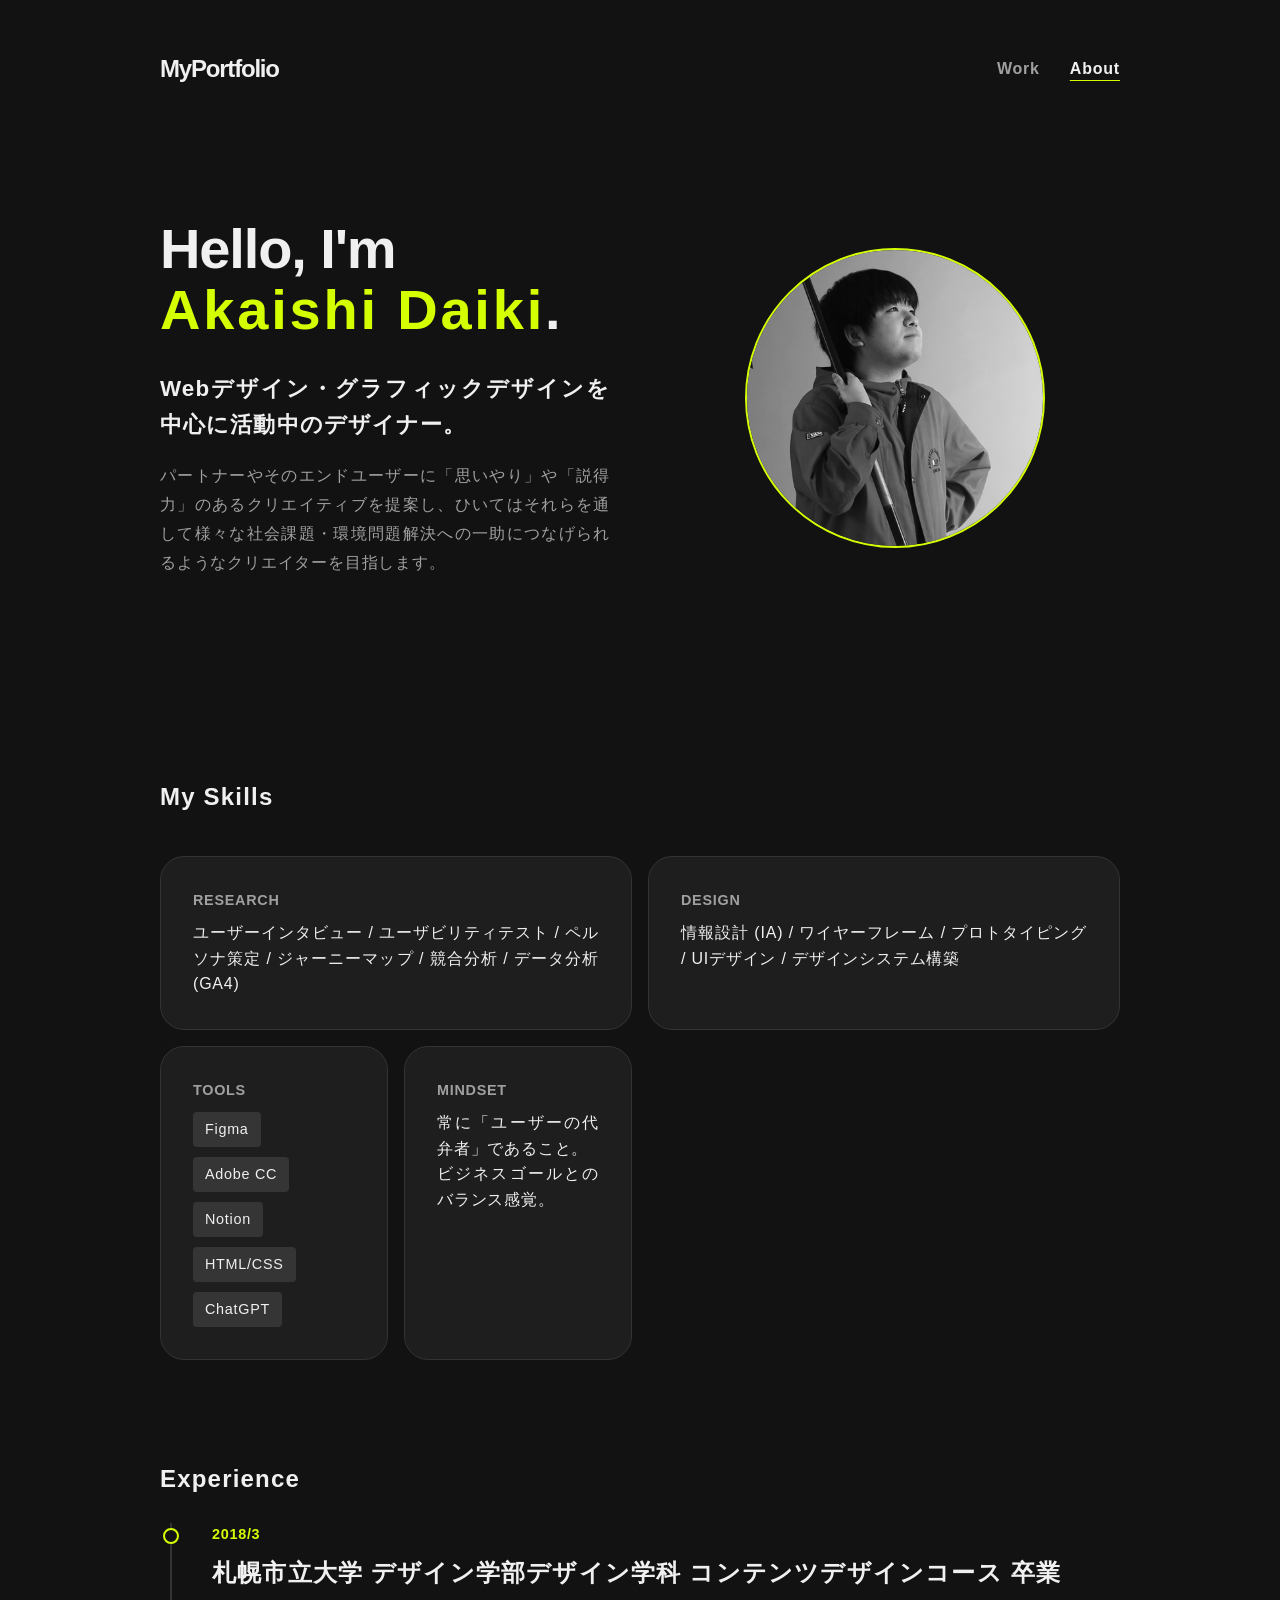
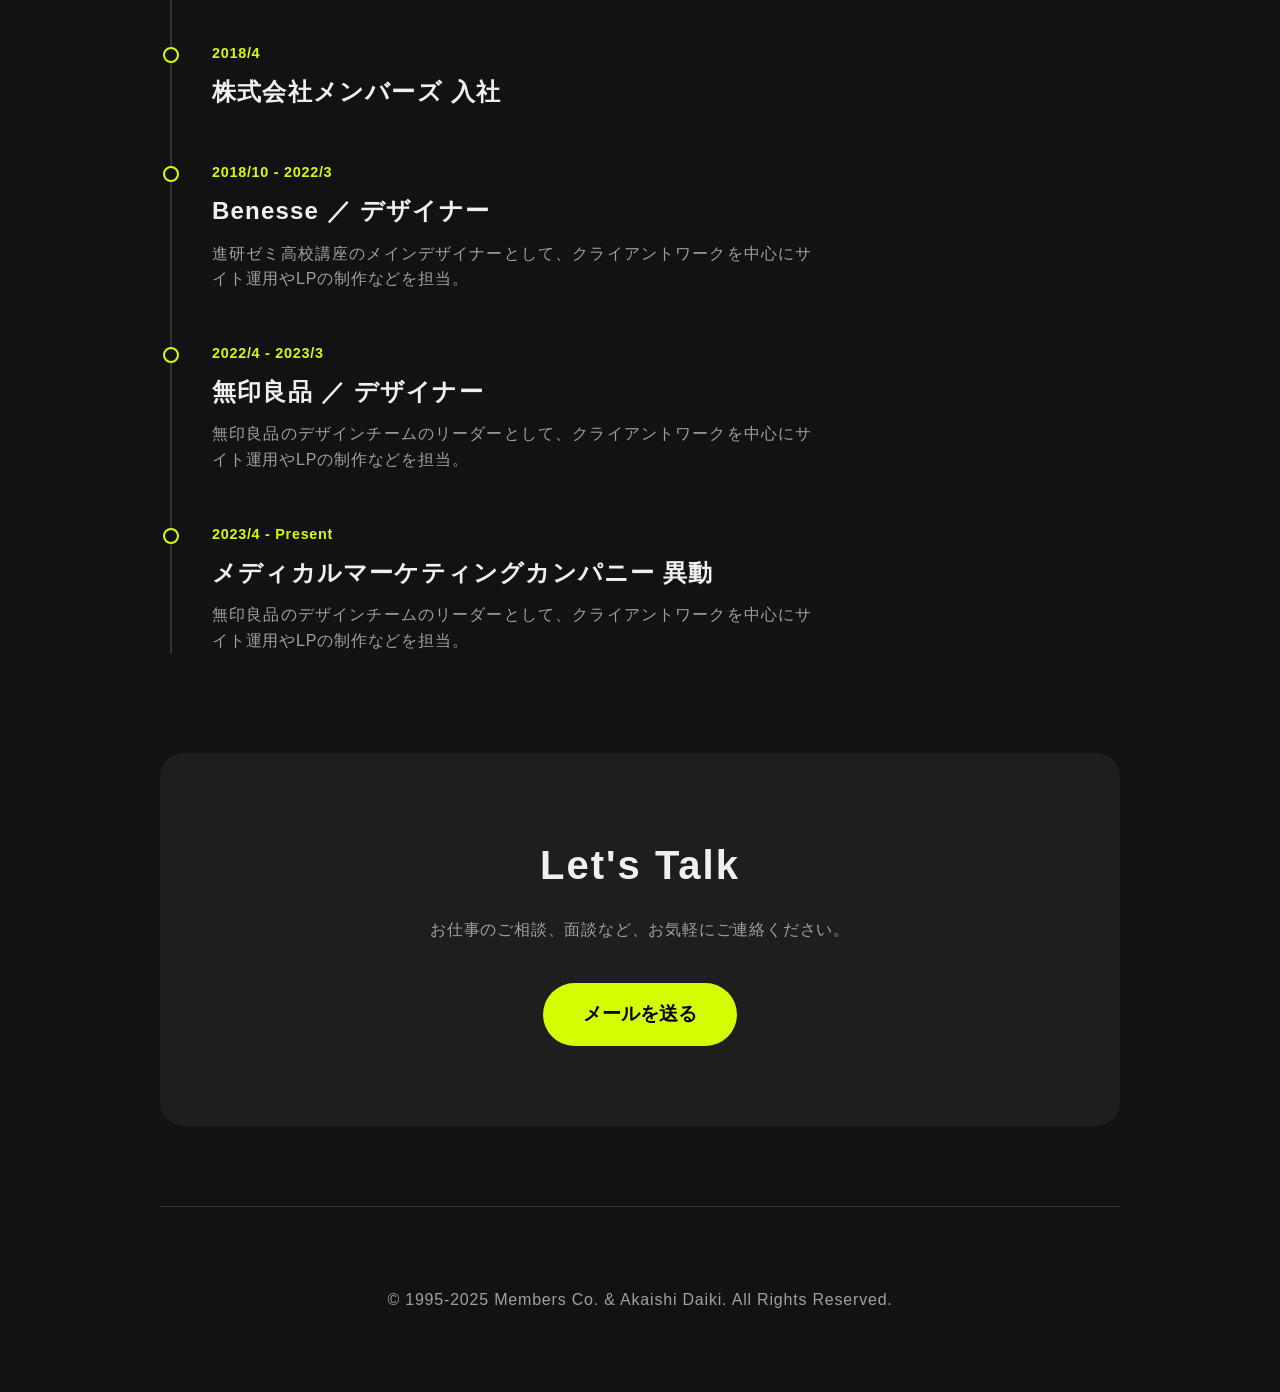
==== about.html @ 717eec15 "Add files via upload" ====
<!DOCTYPE html>
<html lang="ja">
<head>
    <meta charset="UTF-8">
    <meta name="viewport" content="width=device-width, initial-scale=1.0">
    <meta name="description" content="Webデザイナーとしての制作実績、UI/UX設計、ビジュアルデザイン、コーディングの事例を掲載したポートフォリオサイトです。企画からデザイン、実装まで一貫して対応します。">
	<meta name="keywords" content="Webデザイナー, UIUXデザイン, グラフィックデザイン, ポートフォリオ, Webサイト制作, UIデザイナー, UXデザイナー, バナーデザイン, LP制作, デザイン実績, 赤石大樹, Akashi Daiki">
	<meta name="robots" content="noindex">
	<meta property="og:title" content="Portfolio - Akaishi Daiki">
	<meta property="og:type" content="website">
	<meta property="og:image" content="img/ogp.png">
	<meta property="og:url" content="">
	<meta property="og:site_name" content="Portfolio - Akaishi Daiki">
	<meta property="og:description" content="Webデザイナーとしての制作実績、UI/UX設計、ビジュアルデザインの事例を掲載したポートフォリオサイトです。企画からデザインまで幅広い案件に対応しています。">
    <title>About Me - Akaishi Daiki</title>
    <link rel="shortcut icon" href="img/common/favicon.ico">
	<link rel="apple-touch-icon" href="img/common/favicon.ico">
    <link rel="stylesheet" href="css/reset.css">
    <link rel="stylesheet" href="css/common.css">
    <link rel="stylesheet" href="css/about.css">
</head>
<body>

    <div class="container">
        <nav class="navbar">
            <div class="logo"><a href="index.html">MyPortfolio</a></div>
            <ul class="nav-links">
                <li><a href="index.html">Work</a></li>
                <li><a href="about.html" class="active">About</a></li>
            </ul>
        </nav>

        <header class="about-hero">
            <div class="about-text">
                <h1>Hello, I'm <br class="sp-br"><span class="highlight">Akaishi Daiki</span>.</h1>
                <p class="intro-lead">
                    Webデザイン・グラフィックデザインを中心に活動中のデザイナー。<br>
                </p>
                <p class="intro-desc">
                    パートナーやそのエンドユーザーに「思いやり」や「説得力」のあるクリエイティブを提案し、ひいてはそれらを通して様々な社会課題・環境問題解決への一助につなげられるようなクリエイターを目指します。
                </p>
            </div>
            <div class="about-image-container">
                <div class="profile-placeholder">
                    <img src="img/about/akaishi_artist_image_mono.webp">
                </div>
                </div>
        </header>

        <section class="bento-section">
            <h2 class="section-label">My Skills</h2>
            <div class="bento-grid">
                <div class="bento-card span-2">
                    <h3>Research</h3>
                    <p>ユーザーインタビュー / ユーザビリティテスト / ペルソナ策定 / ジャーニーマップ / 競合分析 / データ分析 (GA4)</p>
                </div>
                <div class="bento-card span-2">
                    <h3>Design</h3>
                    <p>情報設計 (IA) / ワイヤーフレーム / プロトタイピング / UIデザイン / デザインシステム構築</p>
                </div>
                <div class="bento-card">
                    <h3>Tools</h3>
                    <div class="skill-tags">
                        <span>Figma</span>
                        <span>Adobe CC</span>
                        <span>Notion</span>
                        <span>HTML/CSS</span>
                        <span>ChatGPT</span>
                    </div>
                </div>
                <div class="bento-card">
                    <h3>Mindset</h3>
                    <p style="font-size:1rem;">常に「ユーザーの代弁者」であること。<br>ビジネスゴールとのバランス感覚。</p>
                </div>
            </div>
        </section>

        <section class="experience-section">
            <h2 class="section-label">Experience</h2>
            
            <div class="timeline">
                <div class="timeline-item">
                    <span class="date">2018/3</span>
                    <h3>札幌市立大学 デザイン学部デザイン学科 コンテンツデザインコース 卒業</h3>
                </div>

                <div class="timeline-item">
                    <span class="date">2018/4</span>
                    <h3>株式会社メンバーズ 入社</h3>
                </div>

                <div class="timeline-item">
                    <span class="date">2018/10 - 2022/3</span>
                    <h3>Benesse ／ デザイナー</h3>
                    <p>進研ゼミ高校講座のメインデザイナーとして、クライアントワークを中心にサイト運用やLPの制作などを担当。</p>
                </div>

                <div class="timeline-item">
                    <span class="date">2022/4 - 2023/3</span>
                    <h3>無印良品 ／ デザイナー</h3>
                    <p>無印良品のデザインチームのリーダーとして、クライアントワークを中心にサイト運用やLPの制作などを担当。</p>
                </div>

                <div class="timeline-item">
                    <span class="date">2023/4 - Present</span>
                    <h3>メディカルマーケティングカンパニー 異動</h3>
                    <p>無印良品のデザインチームのリーダーとして、クライアントワークを中心にサイト運用やLPの制作などを担当。</p>
                </div>
            </div>
        </section>

        <section class="contact-section">
            <h2>Let's Talk</h2>
            <p>お仕事のご相談、面談など、お気軽にご連絡ください。</p>
            <a href="mailto:akaishi.daiki.2055@members.co.jp" class="contact-btn-large">メールを送る</a>
        </section>

        <footer>
            <p>© 1995‐2025 Members Co. & Akaishi Daiki. All Rights Reserved.</p>
        </footer>
    </div>

    <button id="backToTop" class="back-to-top" aria-label="トップに戻る">
        <svg width="24" height="24" viewBox="0 0 24 24" fill="none" xmlns="http://www.w3.org/2000/svg">
            <path d="M12 19V5M5 12L12 5L19 12" stroke="currentColor" stroke-width="2" stroke-linecap="round" stroke-linejoin="round"/>
        </svg>
    </button>

    <div id="imageLightbox" class="lightbox">
        <button id="lightboxClose" class="lightbox-close" aria-label="閉じる">
            <svg width="32" height="32" viewBox="0 0 24 24" fill="none" stroke="currentColor" stroke-width="2" stroke-linecap="round" stroke-linejoin="round">
                <line x1="18" y1="6" x2="6" y2="18"></line>
                <line x1="6" y1="6" x2="18" y2="18"></line>
            </svg>
        </button>
        
        <div class="lightbox-content">
            <img id="lightboxImage" src="" alt="Zoom Image">
        </div>
    </div>

    <script src="js/script.js"></script>
</body>
</html>
---- css/common.css ----
/* =========================================
   Common Styles & Variables
   ========================================= */
:root {
    /* ベースカラー */
    --bg-color: #121212;
    --card-bg: #1E1E1E;
    --text-main: #F0F0F0;
    --text-muted: #A0A0A0;
    
    /* デフォルトのアクセントカラー（Project-1/Indexと同じライム） */
    /* ※各ページのCSSでこの変数を上書きして色を変えます */
    --accent-color: #D4FF00; 
    
    /* その他変数 */
    --font-main: 'Helvetica Neue', Arial, sans-serif;
    --radius: 24px;
}

/* --- Base --- */
body {
    background-color: var(--bg-color);
    color: var(--text-main);
    font-family: var(--font-main);
    line-height: 1.6;
    overflow-x: hidden;
}

a { 
    text-decoration: none; 
    color: inherit; 
}

p, li, ul, dt, dd, span{
    text-align: justify;
    font-feature-settings: "palt";
    letter-spacing: 0.05em;
    word-break: break-all;
}

h1, h2, h3, h4{ 
    font-weight: 800; 
    letter-spacing: 0.05em; 
    font-feature-settings: "palt";
}

h2 {
    margin-bottom: 24px;
}

h3 {
    margin-bottom: 16px;
}

.icon-highlight svg {
    color: var(--accent-color);
}

/* 共通の強調色クラス */
.highlight { color: var(--accent-color); }
.lowlights { color: #555; }

/* デフォルト（PCなど）では非表示にする */
.sp-br {
  display: none;
}

/* スマホ（画面幅767px以下）の時だけ表示する */
@media screen and (max-width: 767px) {
  .sp-br {
    display: block;
  }
}

/* --- Layout Utility --- */
.container {
    max-width: 1000px;
    margin: 0 auto;
    padding: 0 20px;
}

/* --- Navigation (Header) --- */
.navbar {
    display: flex;
    justify-content: space-between;
    align-items: center;
    padding: 40px 0;
    margin-bottom: 60px;
}

.logo {
    font-weight: 900;
    font-size: 1.5rem;
    letter-spacing: -0.05em;
}

.nav-links {
    display: flex;
    list-style: none;
    gap: 30px;
}

.nav-links a {
    font-weight: bold;
    color: var(--text-muted);
    transition: color 0.3s;
}

.nav-links a:hover, .nav-links a.active {
    color: var(--text-main);
    text-decoration: underline;
    text-decoration-color: var(--accent-color);
    text-underline-offset: 6px;
}

/* --- Footer --- */
footer {
    padding: 80px 0;
    text-align: center;
    border-top: 1px solid #333;
    color: var(--text-muted);
}
footer p {
    text-align: center;
}

.contact-btn {
    display: inline-block;
    margin-top: 20px;
    padding: 12px 24px;
    background: var(--accent-color);
    color: #000;
    font-weight: bold;
    border-radius: 50px;
}

/* --- Common Hero Components --- */
.hero {
    display: flex;
    flex-direction: column;
    justify-content: center;
}

.hero-tag {
    display: inline-block;
    border: 1px solid var(--accent-color);
    color: var(--accent-color);
    padding: 8px 16px;
    border-radius: 50px;
    font-size: 0.9rem;
    margin-bottom: 24px;
    text-transform: uppercase;
    letter-spacing: 1px;
}

.hero h1 {
    font-size: clamp(2.5rem, 8vw, 4.5rem);
    line-height: 1.25;
    margin-bottom: 32px;
}

.hero p {
    font-size: 1.2rem;
    color: var(--text-muted);
    max-width: 100%;
}

/* --- Bento Grid Section --- */
.bento-section { padding: 100px 0; }

.bento-grid {
    display: grid;
    grid-template-columns: repeat(auto-fit, minmax(200px, 1fr));
    gap: 16px;
    margin-top: 40px;
}

.bento-card {
    background: var(--card-bg);
    padding: 32px;
    border-radius: var(--radius);
    transition: transform 0.3s ease;
    border: 1px solid #333;
}

.bento-card:hover {
    transform: translateY(-5px);
    border-color: var(--accent-color);
}

.bento-card h3 { 
    color: var(--text-muted); 
    font-size: 0.9rem; 
    text-transform: uppercase; 
    margin-bottom: 8px; 
}

.bento-card h4 { 
    font-size: 1.2rem; 
    font-weight: bold; 
    text-align: left;
    line-height: 1.3em;
    margin-bottom: 10px;
}

.span-2 { grid-column: span 2; }
@media (max-width: 600px) { .span-2 { grid-column: span 1; } }

/* --- Process Section (Scrollytelling) --- */
.process-section { padding: 100px 0; }

.section-title { 
    font-size: 2.5rem; 
    margin-bottom: 60px; 
    border-left: 5px solid var(--accent-color); 
    padding-left: 20px; 
    text-align: left;
}

.process-step {
    background: var(--card-bg);
    padding: 40px;
    margin-bottom: 40px;
    border-radius: var(--radius);
    opacity: 0;
    transform: translateY(30px);
    transition: all 0.8s ease;
}

.process-step.visible { opacity: 1; transform: translateY(0); }

.step-number {
    font-size: 4rem;
    font-weight: 900;
    color: #333;
    margin-bottom: -20px;
    display: block;
}

.insight-box {
    background: rgba(255, 255, 255, 0.05); /* 汎用的な薄い白に変更 */
    border-left: 4px solid var(--accent-color);
    padding: 20px;
    margin-top: 20px;
    color: #eee;
}

/* --- UI Showcase --- */
.ui-showcase { padding: 100px 0; text-align: center; }
.ui-showcase p { text-align: left; }

.ui-frame {
    background: #000;
    border-radius: 40px;
    padding: 20px;
    border: 4px solid #333;
    box-shadow: 0 20px 50px rgba(0,0,0,0.5);
    display: inline-block;
    max-width: 100%;
    width: 350px;
    height: 600px;
    position: relative;
    overflow: hidden;
}

.screen-content {
    height: 100%;
    background: #F5F7FA;
    color: #333;
    text-align: left;
    padding: 20px;
    display: flex;
    flex-direction: column;
    justify-content: center;
    align-items: center;
}

.rest-btn {
    background: #E0F2F1;
    color: #00695C;
    padding: 15px 30px;
    border-radius: 12px;
    font-weight: bold;
    margin-top: 20px;
    border: none;
    cursor: pointer;
    box-shadow: 0 4px 12px rgba(0,0,0,0.1);
}

/* --- Project Bottom Navigation (Common) --- */
.project-navigation {
    display: flex;
    justify-content: space-between;
    gap: 20px;
    margin-top: 80px;
    margin-bottom: 60px;
    padding-top: 40px;
    border-top: 1px solid #333;
}

.nav-btn {
    flex: 1;
    display: flex;
    align-items: center;
    padding: 24px;
    background: var(--card-bg);
    border-radius: var(--radius);
    border: 1px solid transparent;
    transition: all 0.3s ease;
    color: var(--text-main);
    gap: 16px;
}

.nav-btn.prev { 
    justify-content: flex-start; 
}
.nav-btn.next { 
    justify-content: flex-end; 
    text-align: right; 
}

.sub-label {
    display: block;
    font-size: 0.8rem;
    color: var(--text-muted);
    margin-bottom: 4px;
    text-transform: uppercase;
    letter-spacing: 1px;
}

.main-label {
    display: block;
    font-size: 1.1rem;
    font-weight: bold;
}

.arrow {
    font-size: 1.5rem;
    color: var(--accent-color);
    margin: 0 15px;
    transition: transform 0.3s ease;
}

.nav-btn:hover {
    border-color: var(--accent-color);
    background: #252525;
    transform: translateY(-2px);
}

.nav-btn.prev:hover .arrow { 
    transform: translateX(-5px); 
}
.nav-btn.next:hover .arrow { 
    transform: translateX(5px); 
}

/* 画面幅が600px以下（スマホ）の場合の調整 */
@media (max-width: 600px) {
    
    /* --- Navigation Button Adjustments --- */
    .project-navigation { 
        flex-direction: column; /* ボタンを縦積みにする */
        gap: 16px; /* 上下のボタンの間隔を少し広げる */
    }
    
    .nav-btn { 
        width: 100%; /* 幅を画面いっぱいに */
        /* 以前あった justify-content: center !important; を削除 */
        /* 以前あった text-align: center !important; を削除 */
    }

    .arrow {
    margin: 0 0;
    }

    /* スマホでも左右の配置を明示的に指定（PC版の設定を引き継ぎ・強化） */
    .nav-btn.prev { 
        justify-content: flex-start; 
        text-align: left; 
    }
    
    .nav-btn.next { 
        justify-content: flex-end; 
        text-align: right; 
    }

    /* --- Other SP Adjustments (既存の記述があれば残す) --- */
    .back-to-top {
        bottom: 20px;
        right: 20px;
        width: 44px;
        height: 44px;
    }
    
    .context-card { padding: 24px; }
    .context-info { grid-template-columns: 1fr; }
    .context-header h2 { font-size: 1.5rem; }
    
    .skill-eval-section { padding: 40px 20px; }
}

/* =========================================
   Back to Top Button (Common)
   ========================================= */

.back-to-top {
    position: fixed;
    bottom: 30px;
    right: 30px;
    width: 50px;
    height: 50px;
    border-radius: 50%;
    background-color: var(--card-bg); /* 背景はカードと同じ色 */
    border: 1px solid var(--accent-color); /* 枠線をアクセントカラーに */
    color: var(--accent-color); /* 矢印の色 */
    font-size: 1.5rem;
    cursor: pointer;
    z-index: 1000; /* 最前面に表示 */
    
    /* 中央寄せ */
    display: flex;
    justify-content: center;
    align-items: center;
    
    /* アニメーション設定 */
    opacity: 0;             /* 最初は隠す */
    pointer-events: none;   /* 隠れている時はクリック不可に */
    transition: all 0.3s cubic-bezier(0.25, 1, 0.5, 1);
    transform: translateY(20px); /* 少し下から出現させる演出 */
}

/* 表示状態のクラス（JSで付与） */
.back-to-top.is-visible {
    opacity: 1;
    pointer-events: auto;
    transform: translateY(0);
}

/* ホバー時の動き */
.back-to-top:hover {
    background-color: var(--accent-color); /* 背景をアクセントカラーで塗りつぶす */
    color: var(--bg-color); /* 矢印を背景色（黒）に反転 */
    transform: translateY(-5px); /* 少し浮き上がる */
    box-shadow: 0 10px 20px rgba(0,0,0,0.5);
}

/* スマホでの位置調整（少し内側に） */
@media (max-width: 600px) {
    .back-to-top {
        bottom: 20px;
        right: 20px;
        width: 44px;
        height: 44px;
    }
}

/* =========================================
   Back to Top SVG Adjustments
   ========================================= */

/* SVGアイコンのサイズと配置調整 */
.back-to-top svg {
    width: 24px;
    height: 24px;
    display: block; /* 隙間を消す */
    transition: transform 0.3s ease;
}

/* ホバー時に矢印が少し上に動くアニメーション */
.back-to-top:hover svg {
    transform: translateY(-3px);
}

/* =========================================
   Skill Evaluation Accordion (Common)
   ========================================= */

.accordion-container {
    display: flex;
    flex-direction: column;
    gap: 16px;
}

/* アコーディオンの箱 */
.accordion-item {
    background: var(--card-bg);
    border: 1px solid #333;
    border-radius: 12px;
    overflow: hidden;
    transition: border-color 0.3s;
}

.accordion-item[open] {
    border-color: var(--accent-color); /* 開いた時に色をつける */
}

/* ヘッダー（クリックする部分） */
.accordion-header {
    padding: 20px 24px;
    cursor: pointer;
    display: flex;
    justify-content: space-between;
    align-items: center;
    list-style: none; /* デフォルトの▼を消す */
    font-weight: bold;
    font-size: 1.1rem;
    color: var(--text-main);
    transition: background-color 0.2s;
}

/* Webkitブラウザ用（▼消し） */
.accordion-header::-webkit-details-marker {
    display: none;
}

.accordion-header:hover {
    background-color: rgba(255, 255, 255, 0.05);
}

/* 右側のアイコン（＋/－） */
.accordion-icon {
    position: relative;
    width: 24px;
    height: 24px;
    display: flex;
    align-items: center;
    justify-content: center;
}

.accordion-icon::before,
.accordion-icon::after {
    content: '';
    position: absolute;
    background-color: var(--accent-color);
    transition: transform 0.3s ease;
}

/* 横棒 */
.accordion-icon::before { width: 16px; height: 2px; }
/* 縦棒 */
.accordion-icon::after { width: 2px; height: 16px; }

/* 開いた時のアニメーション（縦棒を倒して横棒にする＝マイナスに見せる） */
.accordion-item[open] .accordion-icon::after {
    transform: rotate(90deg);
}

/* 中身のコンテンツエリア */
.accordion-content {
    padding: 0 24px 24px 24px;
    border-top: 1px solid #333;
    background-color: rgba(0, 0, 0, 0.2);
    animation: fadeIn 0.3s ease-in-out;
}

@keyframes fadeIn {
    from { opacity: 0; transform: translateY(-10px); }
    to { opacity: 1; transform: translateY(0); }
}

/* 内部のテーブルデザイン */
.eval-table {
    width: 100%;
    border-collapse: collapse;
    margin-top: 16px;
    font-size: 0.9rem;
}

.eval-table th {
    text-align: left;
    color: var(--accent-color);
    padding: 12px 8px;
    border-bottom: 1px solid #444;
    white-space: nowrap;
}

.eval-table td {
    padding: 12px 8px;
    border-bottom: 1px solid #333;
    color: #ccc;
    vertical-align: top;
}

.rank-badge {
    display: inline-block;
    padding: 2px 8px;
    border-radius: 4px;
    background: #333;
    color: var(--text-main);
    font-weight: bold;
    font-family: monospace;
    font-size: 0.85rem;
}

/* スマホ対応 */
/* @media (max-width: 600px) {
    .eval-table th, .eval-table td {
        display: block;
        width: 100%;
        border: none;
    }
    .eval-table th { padding-bottom: 4px; margin-top: 12px; }
    .eval-table td { padding-top: 12px; padding-bottom: 12px; border-bottom: 1px solid #333; }
} */

/* =========================================
   Product Context Section (Updated)
   ========================================= */

.product-context-section {
    padding-bottom: 60px;
}

.context-card {
    background: rgba(255, 255, 255, 0.03);
    border: 1px solid #333;
    border-radius: var(--radius);
    padding: 40px 40px 50px 40px;
    position: relative;
    overflow: hidden;
}

/* .context-card::before {
    content: '';
    position: absolute;
    top: 0; bottom: 0; left: 0;
    width: 6px;
    background-color: var(--accent-color);
} */

.context-header h2 {
    font-size: 1.8rem;
    margin-top: 10px;
    margin-bottom: 0;
    color: var(--text-main);
}

.context-label {
    font-size: 0.8rem;
    color: var(--accent-color);
    text-transform: uppercase;
    letter-spacing: 2px;
    font-weight: bold;
}

/* --- レイアウト変更：Flexboxで横並び --- */
.context-body {
    border-top: 1px solid #333;
    padding-top: 30px;
    margin-top: 24px;
    display: flex; /* 横並びにする */
    gap: 40px;     /* テキストとスマホの間隔 */
    align-items: center;
    flex-direction: column;
}

.context-text {
    flex: 1; /* 余った幅をテキストが使う */
}

.context-visual {
    flex: 0 0 220px; /* スマホの幅を固定（220px分確保） */
    display: flex;
    justify-content: center;
}

.context-desc {
    font-size: 1rem;
    color: #ccc;
    line-height: 1.8;
    margin-bottom: 30px;
}

.context-info {
    display: grid;
    grid-template-columns: 1fr 1fr;
    gap: 20px;
}

.info-row dt {
    font-size: 0.8rem;
    color: #888;
    text-transform: uppercase;
    margin-bottom: 5px;
}

.info-row dd {
    font-size: 1rem;
    font-weight: bold;
    color: var(--text-main);
    margin: 0;
}

/* --- スマホ風フレームのデザイン --- */
.phone-frame {
    width: 200px;  /* スマホの横幅 */
    height: 400px; /* スマホの縦幅 */
    background: #111; /* 本体の色 */
    border: 6px solid #333; /* ベゼル（枠）の色 */
    border-radius: 24px; /* 本体の角丸 */
    position: relative;
    box-shadow: 0 20px 40px rgba(0,0,0,0.6); /* 影で浮き上がらせる */
    overflow: hidden; /* 画面のはみ出し防止 */
}

/* 画面エリア */
.phone-screen {
    width: 100%;
    height: 100%;
    background: #222; /* 画像がない時の背景色 */
    position: relative;
    overflow: hidden;
    border-radius: 18px; /* 画面の角丸 */
}

.phone-screen img {
    width: 100%;
    height: 100%;
    object-fit: cover; /* 画像を枠いっぱいにトリミングして表示 */
    display: block;
}

/* 画像がない時のプレースホルダー文字 */
.screen-placeholder {
    position: absolute;
    top: 50%; left: 50%;
    transform: translate(-50%, -50%);
    color: #555;
    font-size: 0.9rem;
    font-weight: bold;
    text-transform: uppercase;
}

/* ノッチ（上部の切り欠き） */
.phone-notch {
    position: absolute;
    top: 0;
    left: 50%;
    transform: translateX(-50%);
    width: 80px;
    height: 20px;
    background: #111;
    border-radius: 0 0 10px 10px;
    z-index: 10;
}

/* --- レスポンシブ対応（スマホ表示） --- */
@media (max-width: 768px) {
    .context-body {
        align-items: center; /* 中央揃え */
    }
    
    .context-visual {
        margin-bottom: 20px;
    }
    
    .context-info {
        grid-template-columns: 1fr; /* 情報を縦積みに */
    }
}

/* =========================================
   Skill Matrix Table (13 Columns)
   ========================================= */

.skill-summary-section {
    margin: 80px 0;
}

/* 横スクロール枠の設定 */
.table-scroll-wrapper {
    width: 100%;
    overflow-x: auto; /* コンテンツがはみ出たらスクロール */
    background: var(--card-bg);
    border-radius: var(--radius);
    border: 1px solid #333;
    padding-bottom: 10px; /* スクロールバーとコンテンツの隙間 */
    margin-bottom: 80px;
    
    /* スクロールバーのデザイン（Webkit系） */
    scrollbar-width: thin;
    scrollbar-color: var(--accent-color) #333;
}

.table-scroll-wrapper::-webkit-scrollbar {
    height: 8px;
}
.table-scroll-wrapper::-webkit-scrollbar-track {
    background: #333;
    border-radius: 0 0 24px 24px;
}
.table-scroll-wrapper::-webkit-scrollbar-thumb {
    background-color: var(--accent-color);
    border-radius: 10px;
}

/* テーブル本体 */
.skill-table {
    width: 100%;
    border-collapse: collapse;
    min-width: 1800px; /* ★重要：13列が潰れないように最小幅を強制的に広げる */
    table-layout: fixed; /* 列幅を均等に近づける */
}

.skill-table th,
.skill-table td {
    padding: 16px;
    border-bottom: 1px solid #333;
    border-right: 1px solid #333;
    vertical-align: top;
    font-size: 0.95rem;
    
    /* ここを追加：箱のサイズ計算を厳密にする */
    box-sizing: border-box; 
}

/* ★ここが重要：データ列（td）の幅を200pxに固定 */
.skill-table td {
    width: 260px;      /* 幅を200pxにする */
    min-width: 200px;  /* 縮まないようにする */
}

/* 最後の列の右枠線を消す */
.skill-table td:last-child {
    border-right: none;
}

/* --- 1列目（見出し列）のデザイン --- */
.skill-table th.sticky-col {
    position: sticky; /* 横スクロールしても左に固定 */
    left: 0;
    background: #252525; /* 背景色がないと透けてしまうため指定 */
    z-index: 2;
    color: var(--accent-color);
    font-weight: bold;
    border-right: 2px solid #444; /* 固定列の境界線を強調 */
    width: 100px; /* 固定列の幅 */
    min-width: 100px;
    vertical-align: middle;
    text-align: center;
    overflow-wrap: anywhere; /* 収まらない場合に折り返す */
}

/* --- 各行のデザイン --- */

/* 1行目：スキル名 */
.row-header td,
.row-skill td {
    font-weight: bold;
    color: var(--text-main);
    background: rgba(255,255,255,0.05);
    text-align: center;
    vertical-align: middle;
}

/* --- 2行目：詳細（スクロール対応版） --- */

/* セル自体の高さ指定は削除し、余白調整のみにします */
.row-content td {
    padding: 10px; /* 内側の余白を少し狭めてスクロール領域を確保 */
    height: auto;  /* 高さは中身に任せる */
    vertical-align: top;
}

/* ▼ 新しく追加：セルの中のスクロール領域 ▼ */
.scroll-content {
    height: 460px;       /* ★ここで高さを固定 */
    overflow-y: auto;    /* ★縦にスクロールさせる設定 */
    padding-right: 5px;  /* スクロールバーとの隙間 */
    font-size: 0.85rem;
    color: #ccc;
}

/* リストの余白調整 */
.scroll-content ul, 
.scroll-content ol {
    padding-left: 20px;
    margin: 0;
    margin-bottom: 15px;
}

.scroll-content li {
    margin-bottom: 4px;
}

/* ▼ 縦スクロールバーのデザイン（横スクロールと合わせる） ▼ */
.scroll-content::-webkit-scrollbar {
    width: 6px; /* 縦スクロールバーの幅 */
}
.scroll-content::-webkit-scrollbar-track {
    background: rgba(255,255,255,0.05);
    border-radius: 4px;
}
.scroll-content::-webkit-scrollbar-thumb {
    background-color: #555; /* 目立ちすぎないようグレーに */
    border-radius: 4px;
}
.scroll-content::-webkit-scrollbar-thumb:hover {
    background-color: var(--accent-color); /* ホバー時だけライム色 */
}

.scroll-content .subheading{
    display: inline-block;
    color: #ccc;
    background-color: #333;
    border: 1px solid #444;
    padding: 3px 8px 3px 8px;
    border-radius: 6px;
    margin-bottom: 5px;
}

/* 3行目：アイコン */
.row-icon td {
    text-align: center;
    vertical-align: middle;
    font-size: 1.2rem;
}

.icon-circle {
    color: var(--accent-color);
    font-weight: bold;
    fill: none;
    stroke: var(--accent-color);
    stroke-miterlimit: 10;
    stroke-width: 3px;
    width: 30px;
    height: 30px;
    vertical-align: middle;
}

.icon-dash {
    color: #555;
    fill: none;
    stroke: #555;
    stroke-linecap: round;
    stroke-miterlimit: 10;
    stroke-width: 3px;
    width: 20px;
    height: 20px;
    vertical-align: middle;
}

/* 4行目：ランク */
.row-rank td {
    text-align: center;
    vertical-align: middle;
    font-weight: bold;
    font-family: monospace; /* 等幅フォントで数字を整える */
    color: var(--text-muted);
}

/* 最後の行の下線は消す */
.row-rank th, .row-rank td {
    border-bottom: none;
}

@media (max-width: 768px) {
    .scroll-content {
    height: 250px;       /* ★ここで高さを固定 */
    }
}

/* =========================================
   Skill Evaluation Design: Plan A (Full Width)
   ========================================= */

.skill-eval-section {
    margin-top: 60px;
    margin-bottom: 120px;

    /* ▼▼ ここがポイント：コンテナを突き破る魔法の記述 ▼▼ */
    width: 100vw; /* ビューポート(画面)の幅いっぱいにする */
    margin-left: calc(50% - 50vw); /* 左端まで引き伸ばす */
    margin-right: calc(50% - 50vw); /* 右端まで引き伸ばす */
    
    /* 中身のコンテンツを中央（元のコンテナ幅）に寄せる計算 */
    /* "max(20px, ...)" は、スマホでは20px余白、PCでは中央寄せにする設定です */
    padding-top: 80px;
    padding-bottom: 80px;
    padding-left: max(20px, calc(50vw - 500px)); 
    padding-right: max(20px, calc(50vw - 500px));

    /* ▼▼ 背景デザイン（ドットマトリクス） ▼▼ */
    background-color: #111; /* ベースを少し濃く */
    background-image: radial-gradient(#333 1.5px, transparent 1.5px); /* ドットを少し強調 */
    background-size: 24px 24px; /* ドットの間隔を広げる */
    
    /* 上下の境界線 */
    border-top: 1px solid var(--accent-color);
    border-bottom: 1px solid var(--accent-color);
    
    position: relative;
    overflow: hidden; /* 横スクロール発生防止 */
}

/* 背景に「ぼんやりとした光」を落とす演出 */
.skill-eval-section::before {
    content: '';
    position: absolute;
    top: 0; 
    left: 50%;
    transform: translateX(-50%);
    width: 80%; /* 光の幅 */
    height: 150px;
    background: var(--accent-color);
    filter: blur(120px); /* 強くぼかす */
    opacity: 0.1; /* ほんのり光らせる */
    pointer-events: none;
}

/* タイトルを中央寄せにして特別感を出す */
.skill-eval-section .section-title {
    text-align: center;
    border-left: none;
    margin-bottom: 50px;
}

/* タイトルの下に短いアクセントラインを引く */
.skill-eval-section .section-title::after {
    content: '';
    display: block;
    width: 60px;
    height: 4px;
    background: var(--accent-color);
    margin: 20px auto 0; /* 中央揃え */
    border-radius: 2px;
}

/* =========================================
   Universal Image Gallery (Common)
   ========================================= */

.gallery-section {
    margin: 80px 0;
}

/* グリッドレイアウトの定義 */
.gallery-grid {
    display: grid;
    gap: 16px; /* アイテム間の隙間 */
    align-items: start; /* 高さが違っても上揃えにする */
}

/* カラム数の制御クラス */
.cols-1 { grid-template-columns: 1fr; }
.cols-2 { grid-template-columns: 1fr 1fr; }

/* 個々のアイテム（カード） */
.gallery-item {
    background: var(--card-bg);
    border: 1px solid #333;
    border-radius: 16px;
    padding: 24px;
    display: flex;
    flex-direction: column;
    gap: 16px;
    transition: border-color 0.3s ease;
}

.gallery-item:hover {
    border-color: var(--accent-color); /* ホバー時にテーマカラーで光る */
}

/* 画像コンテナ（アスペクト比を維持しつつ枠に収める） */
.image-container {
    width: 100%;
    border-radius: 8px;
    overflow: hidden;
    background-color: #000; /* 画像ロード前や透過画像の背景 */
    border: 1px solid #333;
    display: flex;
    justify-content: center;
    align-items: center;
}

.image-container img {
    width: 100%;
    height: auto;
    max-height: 420px;
    display: block;
    object-fit: contain; /* 画像全体を表示（トリミングしない） */
}

/* 見出しとキャプション */
.gallery-head {
    font-size: 1.2rem;
    font-weight: bold;
    color: var(--text-main);
    margin: 0;
    border-left: 4px solid var(--accent-color);
    padding-left: 12px;
    line-height: 1.4;
}

.gallery-caption {
    font-size: 0.9rem;
    color: #ccc;
    line-height: 1.6;
    margin: 0;
}

/* 注釈や補足用（任意） */
.gallery-note {
    font-size: 0.8rem;
    color: #888;
    margin-top: -8px;
}

/* スマホ対応：強制的に1カラムにする */
@media (max-width: 768px) {
    .gallery-grid.cols-2 {
        grid-template-columns: 1fr;
    }
}

/* =========================================
   Password Lock Screen
   ========================================= */

.lock-screen {
    position: fixed;
    top: 0; left: 0;
    width: 100%; height: 100%;
    background-color: var(--bg-color);
    z-index: 9999; /* 最前面に表示 */
    display: flex;
    justify-content: center;
    align-items: center;
    
    /* ロック解除時のアニメーション */
    transition: opacity 0.5s ease, visibility 0.5s ease;
}

/* ロック解除されたら隠す */
.lock-screen.is-unlocked {
    opacity: 0;
    visibility: hidden;
    pointer-events: none;
}

.lock-content {
    text-align: center;
    background: var(--card-bg);
    padding: 40px;
    border-radius: 24px;
    border: 1px solid #333;
    box-shadow: 0 20px 50px rgba(0,0,0,0.5);
    max-width: 400px;
    width: 90%;
}

.lock-content h2 {
    margin-bottom: 16px;
    font-size: 1.5rem;
    color: var(--text-main);
}

.lock-content p {
    color: var(--text-muted);
    margin-bottom: 24px;
    font-size: 0.9rem;
}

.lock-content input {
    width: 100%;
    padding: 12px;
    margin-bottom: 16px;
    border-radius: 8px;
    border: 1px solid #444;
    background: #111;
    color: #fff;
    font-size: 1rem;
    outline: none;
}

.lock-content input:focus {
    border-color: var(--accent-color);
}

.lock-content button {
    width: 100%;
    padding: 12px;
    border-radius: 8px;
    border: none;
    background: var(--accent-color);
    color: #000;
    font-weight: bold;
    font-size: 1rem;
    cursor: pointer;
    transition: opacity 0.3s;
}

.lock-content button:hover {
    opacity: 0.8;
}

.error-msg {
    color: #ff4d4d !important; /* 赤文字 */
    font-size: 0.85rem !important;
    margin-top: 10px;
    min-height: 1.2em; /* エラーがなくても高さを確保してガタつき防止 */
}

/* =========================================
   Image Lightbox & Zoom Styles
   ========================================= */

/* --- 拡大可能な画像のスタイル --- */
.image-container.js-zoomable {
    cursor: zoom-in; /* カーソルを虫眼鏡に */
    position: relative;
}

/* 拡大アイコン（最初は隠す） */
.zoom-hint {
    position: absolute;
    top: 50%; left: 50%;
    transform: translate(-50%, -50%) scale(0.8);
    width: 60px; height: 60px;
    background: rgba(0, 0, 0, 0.6);
    border-radius: 50%;
    display: flex;
    justify-content: center;
    align-items: center;
    opacity: 0;
    transition: all 0.3s ease;
    pointer-events: none;
}

/* ホバー時にアイコンを表示 */
.image-container.js-zoomable:hover .zoom-hint {
    opacity: 1;
    transform: translate(-50%, -50%) scale(1);
}

/* --- ライトボックス（モーダル）本体 --- */
.lightbox {
    position: fixed;
    top: 0; left: 0;
    width: 100%; height: 100%;
    background-color: rgba(0, 0, 0, 0.9);
    z-index: 2000;
    display: flex;
    justify-content: center;
    align-items: center;
    opacity: 0;
    visibility: hidden;
    transition: opacity 0.3s ease, visibility 0.3s ease;
    overflow: hidden; /* はみ出し防止 */
}

.lightbox.is-open {
    opacity: 1;
    visibility: visible;
}

/* 画像ラッパー（移動・拡大の基準点） */
.lightbox-content {
    width: 100%;
    height: 100%;
    display: flex;
    justify-content: center;
    align-items: center;
    cursor: grab; /* 掴めるカーソル */
}

.lightbox-content:active {
    cursor: grabbing; /* 掴んでいるカーソル */
}

.lightbox-content img {
    max-width: 90%;
    max-height: 90%;
    object-fit: contain;
    transition: transform 0.1s linear; /* スムーズな追従 */
    will-change: transform;
}

/* 閉じるボタン (修正版: 常時背景あり) */
.lightbox-close {
    position: absolute;
    top: 30px; right: 30px;
    
    /* ▼▼ 修正箇所：透明ではなく、半透明の黒背景を指定 ▼▼ */
    background: rgba(0, 0, 0, 0.5); 
    /* ▲▲ 修正ここまで ▲▲ */
    
    border: none;
    color: #fff;
    cursor: pointer;
    z-index: 10000;
    
    /* 正円にする設定 */
    width: 60px;
    height: 60px;
    padding: 0;
    display: flex;
    justify-content: center;
    align-items: center;
    border-radius: 50%;
    
    /* 背景色が変わるアニメーション */
    transition: background 0.3s ease;
}

/* ホバー時は少し濃くする（または明るくする） */
.lightbox-close:hover {
    background: rgba(0, 0, 0, 0.8); /* より濃い黒にして強調 */
}
---- css/about.css ----
/* =========================================
   About Page Styles
   ========================================= */

/* --- About Hero --- */
.about-hero {
    display: flex;
    align-items: center;
    justify-content: space-between;
    gap: 60px;
    margin-bottom: 100px;
    padding-top: 20px;
}

.about-text { flex: 1; }

.about-text h1 {
    font-size: 3.5rem;
    margin-bottom: 30px;
    line-height: 1.1;
    letter-spacing: -0.02em;
}

.about-text h1 span{
    word-break: normal !important;
}

.intro-lead {
    font-size: 1.4rem;
    font-weight: bold;
    margin-bottom: 20px;
    color: var(--text-main);
}

.intro-desc {
    font-size: 1rem;
    color: var(--text-muted);
    line-height: 1.8;
}

.about-image-container {
    flex: 1;
    display: flex;
    justify-content: center;
}

.profile-placeholder {
    width: 300px;
    height: 300px;
    background: #2a2a2a;
    border-radius: 50%;
    border: 2px solid var(--accent-color);
    display: flex;
    align-items: center;
    justify-content: center;
    color: var(--accent-color);
    font-weight: bold;
    font-size: 1.2rem;
    overflow: hidden;
}

.profile-img { width: 100%; height: 100%; object-fit: cover; }

/* --- Skill Tags --- */
.skill-tags {
    display: flex;
    flex-wrap: wrap;
    gap: 10px;
    margin-top: 10px;
}

.skill-tags span {
    background: rgba(255,255,255,0.1);
    padding: 6px 12px;
    border-radius: 4px;
    font-size: 0.9rem;
    color: var(--text-main);
}

/* --- Experience Timeline --- */
.experience-section { margin-bottom: 100px; }

.timeline {
    border-left: 2px solid #333;
    padding-left: 40px;
    margin-left: 10px;
}

.timeline-item { position: relative; margin-bottom: 50px; }

.timeline-item::before {
    content: '';
    position: absolute;
    left: -49px;
    top: 5px;
    width: 16px;
    height: 16px;
    background: var(--bg-color);
    border: 2px solid var(--accent-color);
    border-radius: 50%;
}

.timeline-item .date {
    display: block;
    font-size: 0.9rem;
    color: var(--accent-color);
    margin-bottom: 8px;
    font-weight: bold;
}

.timeline-item h3 { font-size: 1.5rem; margin-bottom: 10px; }
.timeline-item p { color: var(--text-muted); max-width: 600px; }

/* --- Contact Section --- */
.contact-section {
    text-align: center;
    background: var(--card-bg);
    padding: 80px 20px;
    border-radius: var(--radius);
    margin-bottom: 80px;
}

.contact-section h2 { 
    font-size: 2.5rem; 
    margin-bottom: 20px; 
}

.contact-section p { 
    color: var(--text-muted); 
    margin-bottom: 40px; 
    text-align: center;
}

.contact-btn-large {
    display: inline-block;
    background: var(--accent-color);
    color: #000;
    font-weight: bold;
    padding: 16px 40px;
    border-radius: 50px;
    font-size: 1.2rem;
    transition: transform 0.3s;
}

.contact-btn-large:hover {
    transform: scale(1.05);
    background: #fff; /* ホバー時は白く */
}

/* --- Skill Matrix Table --- */
.skill-summary-section { margin: 80px 0; }

.table-scroll-wrapper {
    width: 100%;
    overflow-x: auto;
    background: var(--card-bg);
    border-radius: var(--radius);
    border: 1px solid #333;
    padding-bottom: 10px;
    scrollbar-width: thin;
    scrollbar-color: var(--accent-color) #333;
}

.table-scroll-wrapper::-webkit-scrollbar { height: 8px; }
.table-scroll-wrapper::-webkit-scrollbar-track { background: #333; border-radius: 0 0 24px 24px; }
.table-scroll-wrapper::-webkit-scrollbar-thumb { background-color: var(--accent-color); border-radius: 10px; }

.skill-table {
    width: 100%;
    border-collapse: collapse;
    min-width: 1800px;
    table-layout: fixed;
}

.skill-table th, .skill-table td {
    padding: 16px;
    border-bottom: 1px solid #333;
    border-right: 1px solid #333;
    vertical-align: top;
    font-size: 0.95rem;
    box-sizing: border-box; 
}

.skill-table td { width: 260px; min-width: 200px; }
.skill-table td:last-child { border-right: none; }

.skill-table th.sticky-col {
    position: sticky; left: 0;
    background: #252525;
    z-index: 2;
    color: var(--accent-color);
    font-weight: bold;
    border-right: 2px solid #444;
    width: 130px; min-width: 130px;
    vertical-align: middle;
}

.row-header td, .row-skill td {
    font-weight: bold;
    color: var(--text-main);
    background: rgba(255,255,255,0.05);
    text-align: center;
    vertical-align: middle;
}

.row-content td { padding: 10px; height: auto; vertical-align: top; }

.scroll-content {
    height: 430px;
    overflow-y: auto;
    padding-right: 5px;
    font-size: 0.85rem;
    color: #ccc;
}

.scroll-content ul, .scroll-content ol { padding-left: 20px; margin: 0; margin-bottom: 15px; }
.scroll-content li { margin-bottom: 4px; }

.scroll-content::-webkit-scrollbar { width: 6px; }
.scroll-content::-webkit-scrollbar-track { background: rgba(255,255,255,0.05); border-radius: 4px; }
.scroll-content::-webkit-scrollbar-thumb { background-color: #555; border-radius: 4px; }
.scroll-content::-webkit-scrollbar-thumb:hover { background-color: var(--accent-color); }

.scroll-content .subheading {
    display: inline-block;
    color: #ccc;
    background-color: #333;
    border: 1px solid #444;
    padding: 3px 8px;
    border-radius: 6px;
    margin-bottom: 5px;
}

.row-icon td { text-align: center; vertical-align: middle; font-size: 1.2rem; }

.icon-circle {
    color: var(--accent-color);
    fill: none;
    stroke: var(--accent-color);
    stroke-miterlimit: 10;
    stroke-width: 3px;
    width: 30px; height: 30px;
    vertical-align: middle;
}

.icon-dash {
    color: #555;
    fill: none;
    stroke: #555;
    stroke-linecap: round;
    stroke-miterlimit: 10;
    stroke-width: 3px;
    width: 20px; height: 20px;
    vertical-align: middle;
}

.row-rank td {
    text-align: center; vertical-align: middle; font-weight: bold;
    font-family: monospace; color: var(--text-muted);
}
.row-rank th, .row-rank td { border-bottom: none; }

@media (max-width: 768px) {
    .about-hero { flex-direction: column-reverse; text-align: left; }
    .about-image-container { margin-bottom: 30px; width: 100%; }
    .profile-placeholder { width: 200px; height: 200px; }
    .about-text h1 { font-size: 2.5rem; }
    
    .scroll-content { height: 300px; }
    .skill-table th.sticky-col {
        width: 80px; min-width: 80px;
        font-size: 0.75rem; padding: 12px 12px;
        overflow-wrap: break-word; word-wrap: break-word;
    }
}
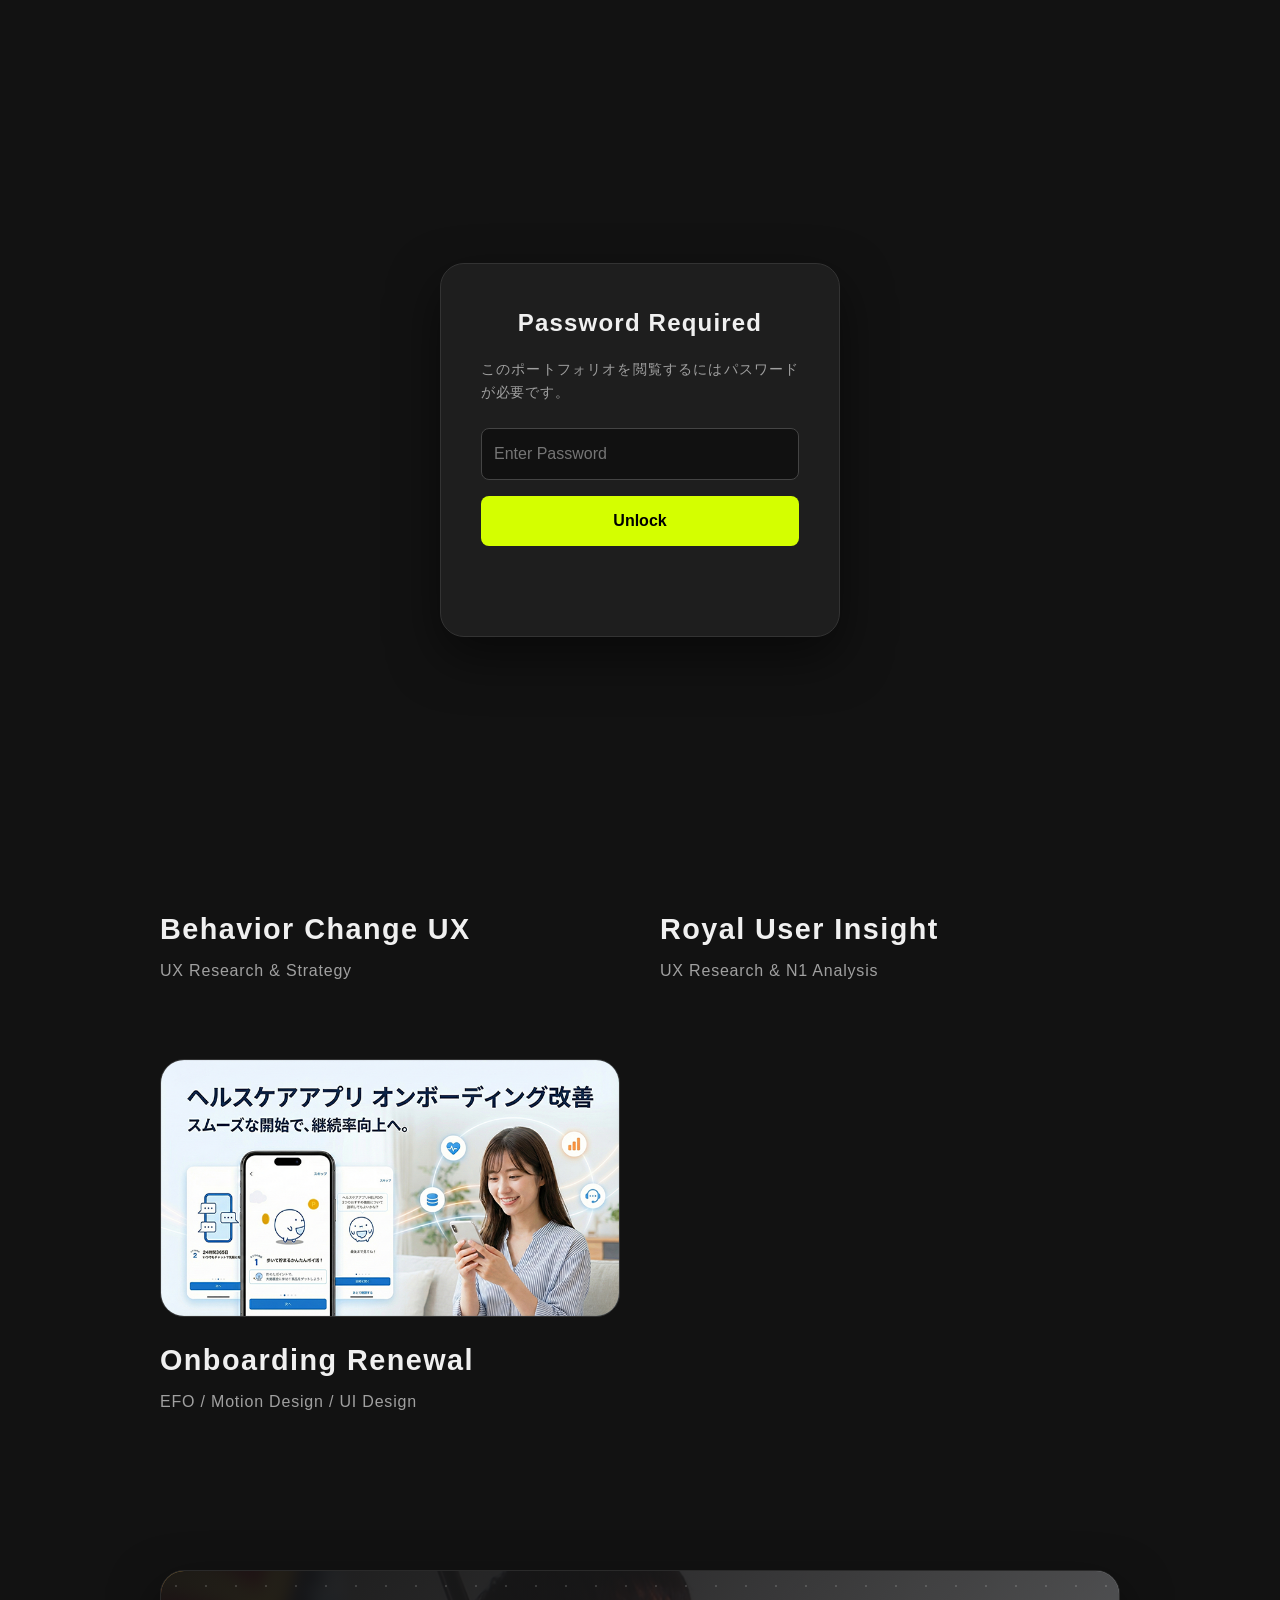
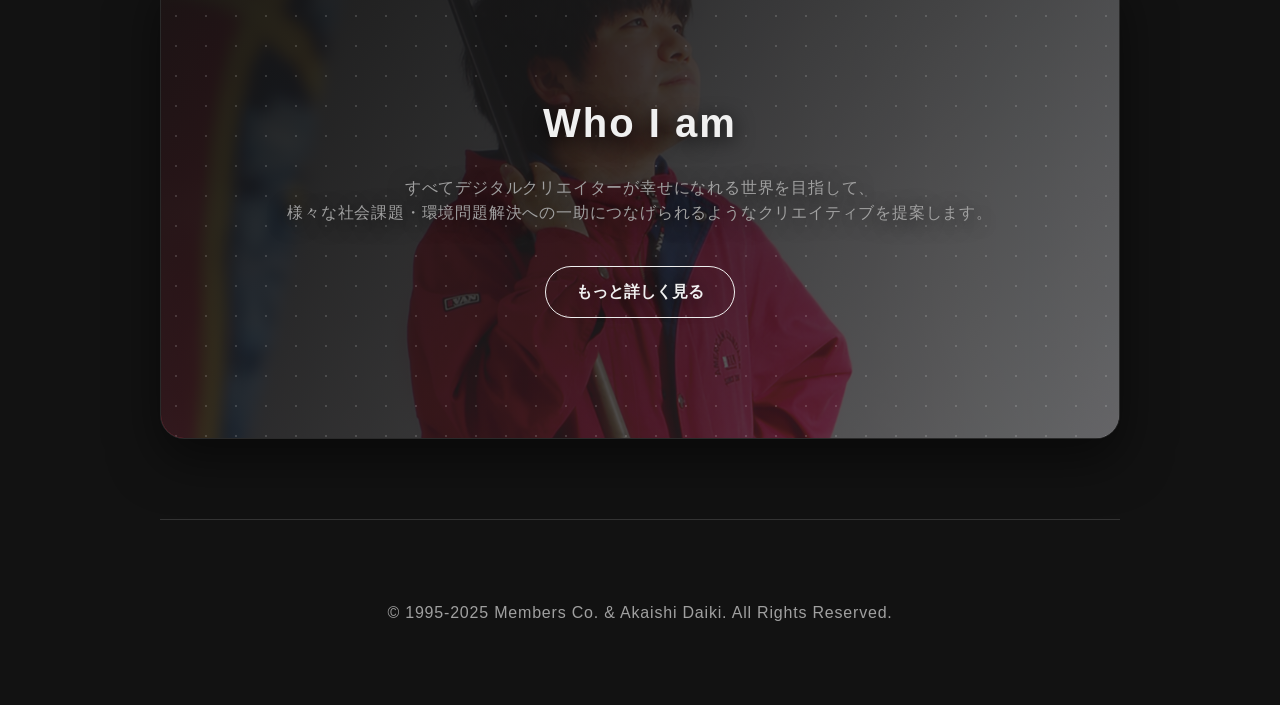
==== commit c6b6ced4: "Add files via upload" ====
--- a/about.html
+++ b/about.html
@@ -22,11 +22,18 @@
 <body>
 
     <div class="container">
-        <nav class="navbar">
+        <nav class="navbar" id="mainNav">
             <div class="logo"><a href="index.html">MyPortfolio</a></div>
             <ul class="nav-links">
-                <li><a href="index.html">Work</a></li>
-                <li><a href="about.html" class="active">About</a></li>
+                <li class="has-dropdown">
+                    <a href="index.html" class="active">Work</a>
+                    <div class="dropdown-menu">
+                        <a href="project-1.html">Behavior Change UX</a>
+                        <a href="project-2.html">Royal User Insight</a>
+                        <a href="project-3.html">Onboarding Renewal</a>
+                    </div>
+                </li>
+                <li><a href="about.html">About</a></li>
             </ul>
         </nav>
 
@@ -116,7 +123,7 @@
         </section>
 
         <footer>
-            <p>© 1995‐2025 Members Co. & Akaishi Daiki. All Rights Reserved.</p>
+            <p>© 1995‐2025 Members Co. & <br class="sp-br">Akaishi Daiki. All Rights Reserved.</p>
         </footer>
     </div>
 
--- a/css/common.css
+++ b/css/common.css
@@ -79,13 +79,38 @@
     padding: 0 20px;
 }
 
-/* --- Navigation (Header) --- */
+/* =========================================
+   Smart Navigation & Dropdown
+   ========================================= */
+
+/* 固定ヘッダーの分だけコンテンツを下げる */
+body {
+    padding-top: 150px; /* Navbarの高さ分 */
+}
+
 .navbar {
+    position: fixed; /* 固定表示 */
+    top: 0;
+    left: 0;
+    width: 100%;
+    z-index: 1000; /* 最前面 */
+    
     display: flex;
     justify-content: space-between;
     align-items: center;
-    padding: 40px 0;
-    margin-bottom: 60px;
+    
+    /* デザイン調整（少し高さを減らしてスタイリッシュに） */
+    padding: 5px 40px; 
+    background-color: rgba(18, 18, 18, 0.9); /* 半透明の黒 */
+    backdrop-filter: blur(10px); /* すりガラス効果 */
+    border-bottom: 1px solid rgba(255, 255, 255, 0.1);
+    
+    transition: transform 0.3s ease; /* 出し入れのアニメーション */
+}
+
+/* 隠す時のクラス（JSで付与） */
+.navbar.nav-hidden {
+    transform: translateY(-100%);
 }
 
 .logo {
@@ -94,23 +119,137 @@
     letter-spacing: -0.05em;
 }
 
+/* =========================================
+   Navigation Links Hover Effect
+   ========================================= */
+
 .nav-links {
     display: flex;
     list-style: none;
     gap: 30px;
-}
-
-.nav-links a {
+    align-items: center;
+}
+
+/* ナビゲーション直下のリンク（Work, About） */
+.nav-links > li > a {
     font-weight: bold;
     color: var(--text-muted);
     transition: color 0.3s;
-}
-
-.nav-links a:hover, .nav-links a.active {
+    position: relative; /* 線を配置する基準 */
+    padding: 10px 0;
+    text-decoration: none;
+    display: inline-block;
+}
+
+/* ホバー時とアクティブ（現在のページ）時の文字色 */
+.nav-links > li > a:hover {
     color: var(--text-main);
-    text-decoration: underline;
-    text-decoration-color: var(--accent-color);
-    text-underline-offset: 6px;
+}
+
+/* --- 下線アニメーションの設定 --- */
+.nav-links > li > a::after {
+    content: '';
+    position: absolute;
+    bottom: 5px; /* 文字の少し下に配置 */
+    left: 0;
+    
+    /* 初期状態：幅0で隠しておく */
+    width: 0%;
+    height: 2px;
+    
+    /* ページごとのテーマカラーを適用 */
+    background-color: var(--accent-color);
+    
+    /* アニメーションの速度と動き */
+    transition: width 0.3s cubic-bezier(0.25, 1, 0.5, 1);
+}
+
+/* ホバー時とアクティブ時に線を100%に伸ばす */
+.nav-links > li > a:hover::after {
+    width: 100%;
+}
+
+/* --- Dropdown Menu Styles --- */
+.has-dropdown {
+    position: relative; /* ドロップダウンの基準位置 */
+    height: 100%;
+}
+
+.dropdown-menu {
+    position: absolute;
+    top: 100%; /* 親の下に配置 */
+    left: 50%;
+    transform: translateX(-50%) translateY(10px); /* 中央寄せ & 少し下に配置 */
+    
+    background-color: var(--card-bg);
+    border: 1px solid #333;
+    border-radius: 12px;
+    padding: 10px;
+    min-width: 220px;
+    box-shadow: 0 10px 30px rgba(0,0,0,0.5);
+    
+    /* アニメーション初期状態（隠す） */
+    opacity: 0;
+    visibility: hidden;
+    transition: all 0.3s cubic-bezier(0.25, 1, 0.5, 1);
+}
+
+/* Workにホバーした時に表示 */
+.has-dropdown:hover .dropdown-menu {
+    opacity: 1;
+    visibility: visible;
+    transform: translateX(-50%) translateY(0);
+}
+
+/* ドロップダウン内のリンク */
+.dropdown-menu a {
+    display: block;
+    padding: 10px 16px;
+    color: #ccc;
+    font-size: 0.9rem;
+    white-space: nowrap;
+    border-radius: 6px;
+    transition: background 0.2s, color 0.2s;
+}
+
+.dropdown-menu a:hover {
+    background-color: rgba(255, 255, 255, 0.1);
+    color: var(--accent-color); /* ページごとのアクセントカラーで光る */
+}
+
+/* スマホ対応 */
+@media (max-width: 600px) {
+    .navbar { padding: 0px 20px; }
+    /* スマホではドロップダウンを常時表示にするか、タップで開くなどの調整が必要ですが、
+       今回は簡易的にホバー（タップ）で出るようにしておきます */
+    .dropdown-menu { left: auto; right: 0; transform: translateY(10px); }
+    .has-dropdown:hover .dropdown-menu { transform: translateY(0); }
+}
+
+/* =========================================
+   Mobile Dropdown Logic (Add to common.css)
+   ========================================= */
+
+/* JSでクラスが付与されたら強制的に表示する設定 */
+.has-dropdown.menu-open .dropdown-menu {
+    opacity: 1;
+    visibility: visible;
+    transform: translateX(-50%) translateY(0);
+}
+
+/* スマホ表示時のドロップダウン位置調整（以前の記述を強化） */
+@media (max-width: 600px) {
+    .dropdown-menu {
+        /* スマホでは中央寄せではなく、左揃えや画面幅に合わせると見やすい */
+        min-width: 200px;
+        left: 0;
+        transform: translateY(10px);
+    }
+    
+    /* スマホで開いた時の位置（JS制御用） */
+    .has-dropdown.menu-open .dropdown-menu {
+        transform: translateY(0);
+    }
 }
 
 /* --- Footer --- */
@@ -341,6 +480,10 @@
     transition: transform 0.3s ease;
 }
 
+.nav-btn.next .sub-label {
+    text-align: right;
+    }
+
 .nav-btn:hover {
     border-color: var(--accent-color);
     background: #252525;
@@ -354,26 +497,29 @@
     transform: translateX(5px); 
 }
 
+@media (max-width: 768px) {
+    .arrow {
+    margin: 0 0;
+    }
+}
+
+/* =========================================
+   SP Layout Adjustments (Common)
+   ========================================= */
+
 /* 画面幅が600px以下（スマホ）の場合の調整 */
 @media (max-width: 600px) {
     
     /* --- Navigation Button Adjustments --- */
     .project-navigation { 
-        flex-direction: column; /* ボタンを縦積みにする */
-        gap: 16px; /* 上下のボタンの間隔を少し広げる */
+        flex-direction: column; 
+        gap: 16px; 
     }
     
     .nav-btn { 
-        width: 100%; /* 幅を画面いっぱいに */
-        /* 以前あった justify-content: center !important; を削除 */
-        /* 以前あった text-align: center !important; を削除 */
-    }
-
-    .arrow {
-    margin: 0 0;
-    }
-
-    /* スマホでも左右の配置を明示的に指定（PC版の設定を引き継ぎ・強化） */
+        width: 100%; 
+    }
+
     .nav-btn.prev { 
         justify-content: flex-start; 
         text-align: left; 
@@ -384,7 +530,43 @@
         text-align: right; 
     }
 
-    /* --- Other SP Adjustments (既存の記述があれば残す) --- */
+    /* --- Mobile Dropdown Fix (ここが重要な変更点) --- */
+    
+    /* 1. 親要素の基準点(relative)を解除 */
+    /* これにより、ドロップダウンは画面全体(navbar)を基準に配置されます */
+    .has-dropdown {
+        position: static; 
+    }
+
+    /* 2. ドロップダウンを画面幅に合わせて配置 */
+    .dropdown-menu {
+        /* 幅の制御 */
+        min-width: unset; /* PC用の最小幅を解除 */
+        width: auto;      /* 自動調整 */
+        
+        /* 位置の指定（画面の端から10px空ける） */
+        left: 10px;
+        right: 10px;
+        top: 90%; /* ナビバーのすぐ下 */
+        
+        /* 変形(transform)をリセット */
+        transform: none !important; 
+        
+        /* デザイン調整 */
+        border-radius: 16px;
+        text-align: center; /* テキストを中央揃えに */
+
+        /* ▼▼▼ ここを追加：最前面に表示する設定 ▼▼▼ */
+        z-index: 1001; /* ナビバー(1000)より大きな値を指定 */
+        /* ▲▲▲ 追加ここまで ▲▲▲ */
+    }
+    
+    /* 開いた時の位置調整（リセット） */
+    .has-dropdown.menu-open .dropdown-menu {
+        transform: none !important;
+    }
+
+    /* --- Other SP Adjustments --- */
     .back-to-top {
         bottom: 20px;
         right: 20px;
@@ -975,8 +1157,8 @@
     
     /* 中身のコンテンツを中央（元のコンテナ幅）に寄せる計算 */
     /* "max(20px, ...)" は、スマホでは20px余白、PCでは中央寄せにする設定です */
-    padding-top: 80px;
-    padding-bottom: 80px;
+    padding-top: 120px;
+    padding-bottom: 120px;
     padding-left: max(20px, calc(50vw - 500px)); 
     padding-right: max(20px, calc(50vw - 500px));
 
@@ -1013,6 +1195,7 @@
     text-align: center;
     border-left: none;
     margin-bottom: 50px;
+    padding-left: 0px;
 }
 
 /* タイトルの下に短いアクセントラインを引く */
@@ -1079,6 +1262,12 @@
     max-height: 420px;
     display: block;
     object-fit: contain; /* 画像全体を表示（トリミングしない） */
+}
+
+@media (max-width: 768px) {
+    .image-container img {
+        max-height: 76vw;
+    }
 }
 
 /* 見出しとキャプション */
@@ -1233,6 +1422,38 @@
     transform: translate(-50%, -50%) scale(1);
 }
 
+/* ▼▼▼ ここから追加：スマホ用の調整 ▼▼▼ */
+@media (max-width: 768px) {
+    /* スマホでは「拡大アイコン」を常時表示する */
+    .image-container.js-zoomable .zoom-hint {
+        opacity: 1;           /* 常に表示 */
+        
+        /* 位置を「中央」から「右下」に変更 */
+        top: auto;
+        left: auto;
+        bottom: 10px;
+        right: 10px;
+        transform: none;      /* 中央寄せの変形を解除 */
+        
+        /* スマホ向けに少し小さく、控えめに */
+        width: 40px;
+        height: 40px;
+        background: rgba(0, 0, 0, 0.7); /* 背景を少し濃くして視認性アップ */
+    }
+
+    /* アイコンの中身（SVG）も少し小さく調整 */
+    .image-container.js-zoomable .zoom-hint svg {
+        width: 20px;
+        height: 20px;
+    }
+
+    .image-container.js-zoomable:hover .zoom-hint {
+    opacity: 0;
+    transform: translate(0%, 0%) scale(1);
+}
+}
+/* ▲▲▲ 追加ここまで ▲▲▲ */
+
 /* --- ライトボックス（モーダル）本体 --- */
 .lightbox {
     position: fixed;
--- a/css/about.css
+++ b/css/about.css
@@ -8,7 +8,6 @@
     align-items: center;
     justify-content: space-between;
     gap: 60px;
-    margin-bottom: 100px;
     padding-top: 20px;
 }
 
@@ -231,7 +230,11 @@
     margin-bottom: 5px;
 }
 
-.row-icon td { text-align: center; vertical-align: middle; font-size: 1.2rem; }
+.row-icon td { 
+    text-align: center; 
+    vertical-align: middle; 
+    font-size: 1.2rem; 
+}
 
 .icon-circle {
     color: var(--accent-color);
@@ -263,7 +266,10 @@
 @media (max-width: 768px) {
     .about-hero { flex-direction: column-reverse; text-align: left; }
     .about-image-container { margin-bottom: 30px; width: 100%; }
-    .profile-placeholder { width: 200px; height: 200px; }
+    .profile-placeholder { 
+        width: 75%; 
+        height: auto; 
+    }
     .about-text h1 { font-size: 2.5rem; }
     
     .scroll-content { height: 300px; }
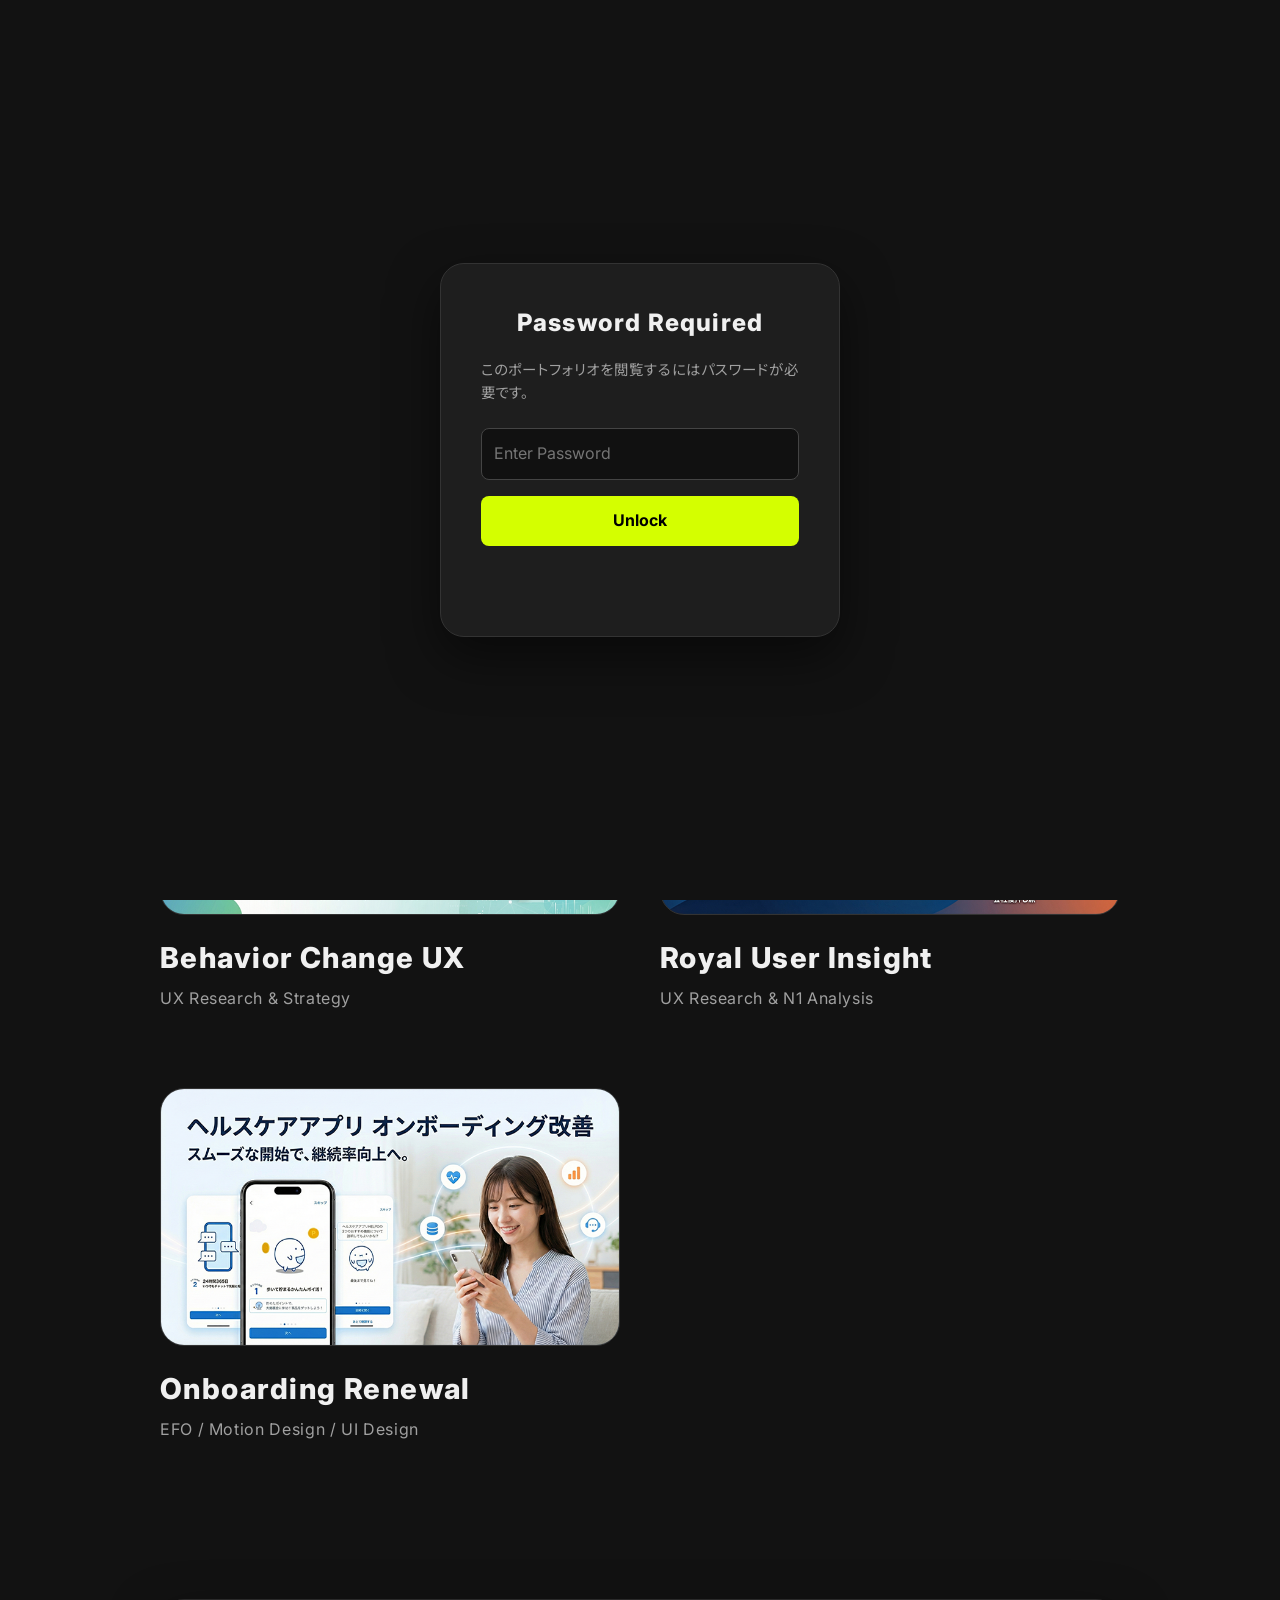
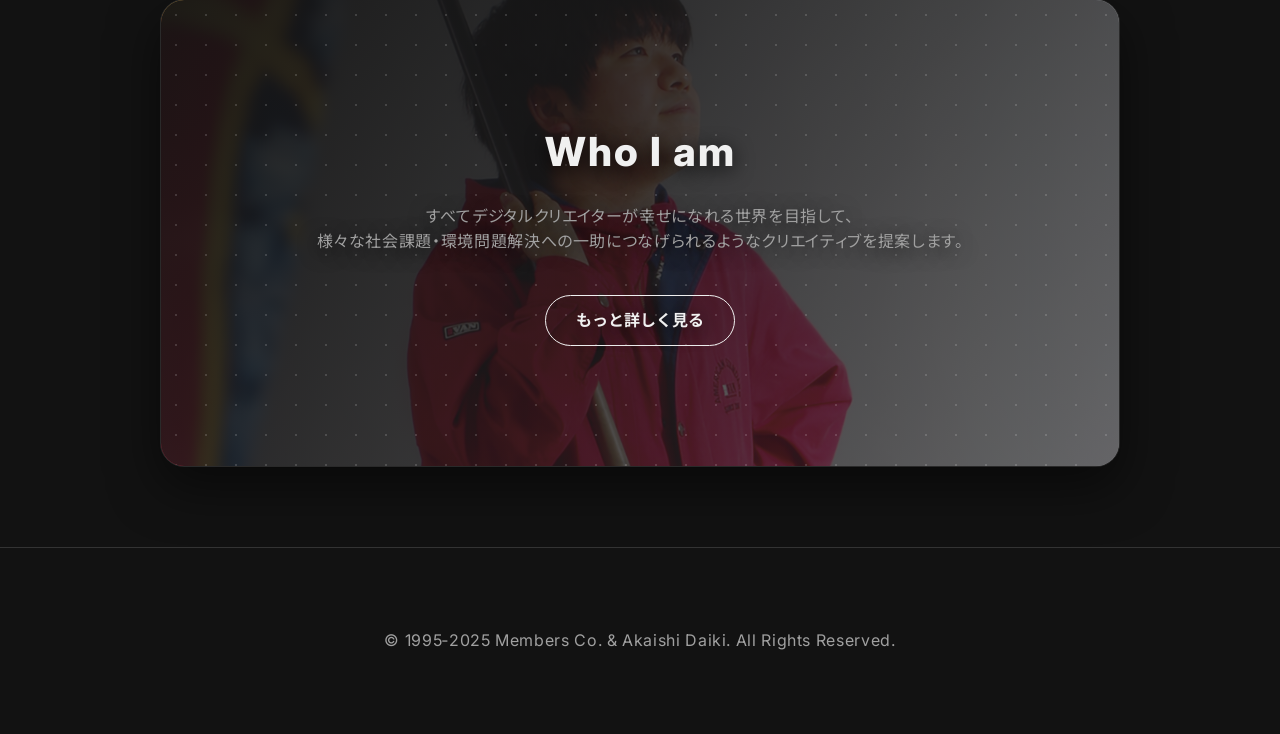
==== commit 1ae4007c: "Add files via upload" ====
--- a/about.html
+++ b/about.html
@@ -8,7 +8,7 @@
 	<meta name="robots" content="noindex">
 	<meta property="og:title" content="Portfolio - Akaishi Daiki">
 	<meta property="og:type" content="website">
-	<meta property="og:image" content="img/ogp.png">
+	<meta property="og:image" content="img/common/ogp.webp">
 	<meta property="og:url" content="">
 	<meta property="og:site_name" content="Portfolio - Akaishi Daiki">
 	<meta property="og:description" content="Webデザイナーとしての制作実績、UI/UX設計、ビジュアルデザインの事例を掲載したポートフォリオサイトです。企画からデザインまで幅広い案件に対応しています。">
--- a/css/common.css
+++ b/css/common.css
@@ -1,3 +1,6 @@
+/* Google Fonts Import (Inter & Noto Sans JP) */
+@import url('https://fonts.googleapis.com/css2?family=Inter:wght@400;600;800&family=Noto+Sans+JP:wght@400;500;700&display=swap');
+
 /* =========================================
    Common Styles & Variables
    ========================================= */
@@ -13,7 +16,7 @@
     --accent-color: #D4FF00; 
     
     /* その他変数 */
-    --font-main: 'Helvetica Neue', Arial, sans-serif;
+    --font-main: 'Inter', 'Noto Sans JP', 'Helvetica Neue', Arial, sans-serif;
     --radius: 24px;
 }
 
@@ -34,7 +37,7 @@
 p, li, ul, dt, dd, span{
     text-align: justify;
     font-feature-settings: "palt";
-    letter-spacing: 0.05em;
+    letter-spacing: 0.04em;
     word-break: break-all;
 }
 
@@ -51,7 +54,9 @@
 h3 {
     margin-bottom: 16px;
 }
-
+h1 span, h2 span, h3 span, h4 span{ 
+    word-break: normal;
+}
 .icon-highlight svg {
     color: var(--accent-color);
 }
@@ -252,12 +257,23 @@
     }
 }
 
-/* --- Footer --- */
+/* --- Footer (画面幅いっぱいに拡張) --- */
 footer {
     padding: 80px 0;
     text-align: center;
     border-top: 1px solid #333;
     color: var(--text-muted);
+    
+    /* ▼▼ コンテナを突き破って画面幅いっぱいにする記述 ▼▼ */
+    width: 100vw;
+    margin-left: calc(50% - 50vw);
+    margin-right: calc(50% - 50vw);
+    
+    /* 中身のコンテンツを中央（元のコンテナ幅）に寄せるための調整 */
+    padding-left: max(20px, calc(50vw - 500px)); 
+    padding-right: max(20px, calc(50vw - 500px));
+    
+    position: relative; /* 必要に応じて配置の基準点にする */
 }
 footer p {
     text-align: center;
@@ -431,10 +447,8 @@
     display: flex;
     justify-content: space-between;
     gap: 20px;
-    margin-top: 80px;
+    margin-top: 60px;
     margin-bottom: 60px;
-    padding-top: 40px;
-    border-top: 1px solid #333;
 }
 
 .nav-btn {
@@ -1148,7 +1162,7 @@
 
 .skill-eval-section {
     margin-top: 60px;
-    margin-bottom: 120px;
+    margin-bottom: 60px;
 
     /* ▼▼ ここがポイント：コンテナを突き破る魔法の記述 ▼▼ */
     width: 100vw; /* ビューポート(画面)の幅いっぱいにする */
--- a/css/about.css
+++ b/css/about.css
@@ -18,10 +18,6 @@
     margin-bottom: 30px;
     line-height: 1.1;
     letter-spacing: -0.02em;
-}
-
-.about-text h1 span{
-    word-break: normal !important;
 }
 
 .intro-lead {
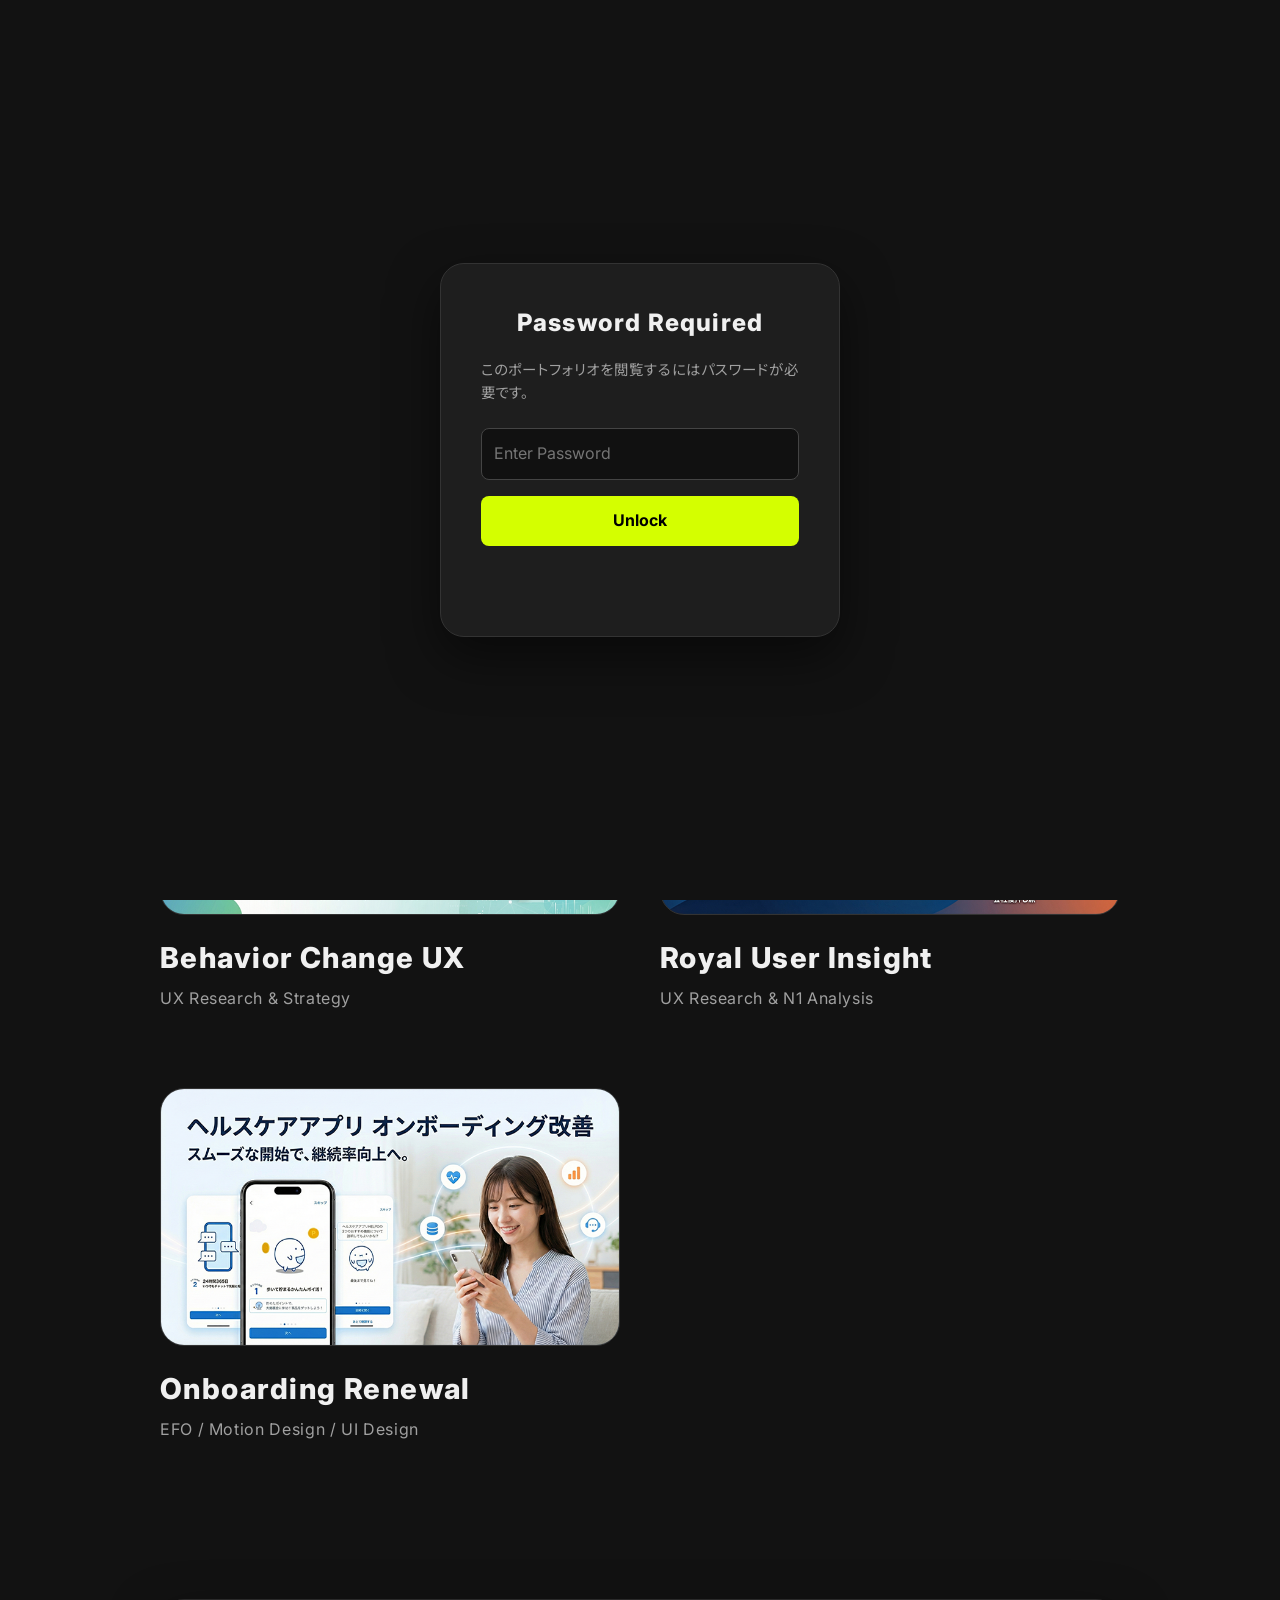
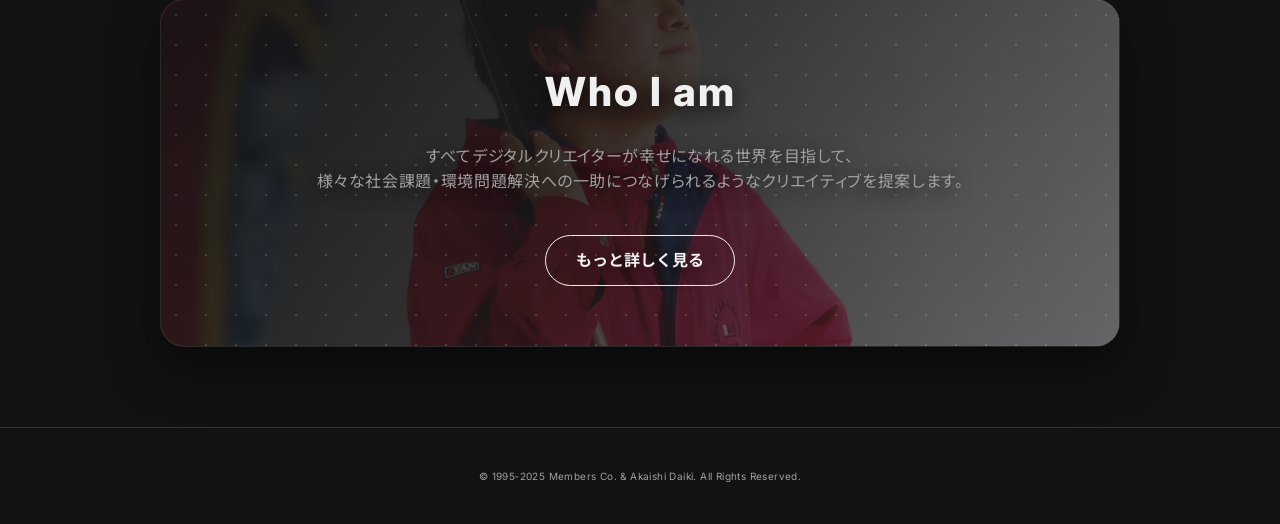
==== commit 9414d2df: "Add files via upload" ====
--- a/about.html
+++ b/about.html
@@ -6,10 +6,11 @@
     <meta name="description" content="Webデザイナーとしての制作実績、UI/UX設計、ビジュアルデザイン、コーディングの事例を掲載したポートフォリオサイトです。企画からデザイン、実装まで一貫して対応します。">
 	<meta name="keywords" content="Webデザイナー, UIUXデザイン, グラフィックデザイン, ポートフォリオ, Webサイト制作, UIデザイナー, UXデザイナー, バナーデザイン, LP制作, デザイン実績, 赤石大樹, Akashi Daiki">
 	<meta name="robots" content="noindex">
+    <meta name="twitter:card" content="summary_large_image"/>
 	<meta property="og:title" content="Portfolio - Akaishi Daiki">
 	<meta property="og:type" content="website">
-	<meta property="og:image" content="img/common/ogp.webp">
-	<meta property="og:url" content="">
+	<meta property="og:image" content="https://akaishidaiki2055-droid.github.io/MyPortfolio/img/common/ogp_1200x630.webp">
+	<meta property="og:url" content="https://akaishidaiki2055-droid.github.io/MyPortfolio/about.html">
 	<meta property="og:site_name" content="Portfolio - Akaishi Daiki">
 	<meta property="og:description" content="Webデザイナーとしての制作実績、UI/UX設計、ビジュアルデザインの事例を掲載したポートフォリオサイトです。企画からデザインまで幅広い案件に対応しています。">
     <title>About Me - Akaishi Daiki</title>
@@ -20,8 +21,14 @@
     <link rel="stylesheet" href="css/about.css">
 </head>
 <body>
+    <!-- 背景効果 -->
+    <div class="ambient-background">
+        <div class="orb orb-2"></div>
+        <div class="noise-overlay"></div>
+    </div>
 
     <div class="container">
+        <!-- Top Navigation -->
         <nav class="navbar" id="mainNav">
             <div class="logo"><a href="index.html">MyPortfolio</a></div>
             <ul class="nav-links">
@@ -37,6 +44,7 @@
             </ul>
         </nav>
 
+        <!-- Hero Area -->
         <header class="about-hero">
             <div class="about-text">
                 <h1>Hello, I'm <br class="sp-br"><span class="highlight">Akaishi Daiki</span>.</h1>
@@ -54,6 +62,7 @@
                 </div>
         </header>
 
+        <!-- Bento UI -->
         <section class="bento-section">
             <h2 class="section-label">My Skills</h2>
             <div class="bento-grid">
@@ -82,6 +91,7 @@
             </div>
         </section>
 
+        <!-- 経歴 -->
         <section class="experience-section">
             <h2 class="section-label">Experience</h2>
             
@@ -116,23 +126,27 @@
             </div>
         </section>
 
+        <!-- コンタクトセクション -->
         <section class="contact-section">
             <h2>Let's Talk</h2>
             <p>お仕事のご相談、面談など、お気軽にご連絡ください。</p>
             <a href="mailto:akaishi.daiki.2055@members.co.jp" class="contact-btn-large">メールを送る</a>
         </section>
 
+        <!-- Footer -->
         <footer>
             <p>© 1995‐2025 Members Co. & <br class="sp-br">Akaishi Daiki. All Rights Reserved.</p>
         </footer>
     </div>
 
+    <!-- トップに戻るボタン -->
     <button id="backToTop" class="back-to-top" aria-label="トップに戻る">
         <svg width="24" height="24" viewBox="0 0 24 24" fill="none" xmlns="http://www.w3.org/2000/svg">
             <path d="M12 19V5M5 12L12 5L19 12" stroke="currentColor" stroke-width="2" stroke-linecap="round" stroke-linejoin="round"/>
         </svg>
     </button>
 
+    <!-- 画像拡大表示 -->
     <div id="imageLightbox" class="lightbox">
         <button id="lightboxClose" class="lightbox-close" aria-label="閉じる">
             <svg width="32" height="32" viewBox="0 0 24 24" fill="none" stroke="currentColor" stroke-width="2" stroke-linecap="round" stroke-linejoin="round">
--- a/css/common.css
+++ b/css/common.css
@@ -211,7 +211,7 @@
     display: block;
     padding: 10px 16px;
     color: #ccc;
-    font-size: 0.9rem;
+    font-size: 1.0rem;
     white-space: nowrap;
     border-radius: 6px;
     transition: background 0.2s, color 0.2s;
@@ -259,7 +259,7 @@
 
 /* --- Footer (画面幅いっぱいに拡張) --- */
 footer {
-    padding: 80px 0;
+    padding: 40px 0;
     text-align: center;
     border-top: 1px solid #333;
     color: var(--text-muted);
@@ -277,6 +277,7 @@
 }
 footer p {
     text-align: center;
+    font-size: 10px;
 }
 
 .contact-btn {
@@ -327,7 +328,7 @@
     display: grid;
     grid-template-columns: repeat(auto-fit, minmax(200px, 1fr));
     gap: 16px;
-    margin-top: 40px;
+    margin-top: 16px;
 }
 
 .bento-card {
--- a/css/about.css
+++ b/css/about.css
@@ -1,3 +1,104 @@
+/* =========================================
+   Project-1 Specific Styles
+   ========================================= */
+
+:root {
+    /* Project-1 Accent: Electric Lime */
+    --accent-color: #F02323;
+    /* Insight Box用の薄い背景色（ライム用） */
+    --bg-faint: rgba(255, 0, 98, 0.1);
+}
+
+/* =========================================
+   Ambient Background (Top Page Design)
+   ========================================= */
+
+/* 背景コンテナ */
+.ambient-background {
+    position: fixed;
+    top: 0;
+    left: 0;
+    width: 100%;
+    height: 100vh;
+    z-index: 0; /* -1から0に変更（bodyの背景より前に出す） */
+    overflow: hidden;
+    background-color: var(--bg-color);
+}
+
+/* ★重要：コンテンツを背景より手前に出す設定 */
+/* これがないとリンクなどが押せなくなります */
+.container {
+    position: relative;
+    z-index: 1;
+}
+
+/* 浮遊する光の球 (共通) */
+.orb {
+    position: absolute;
+    border-radius: 50%;
+    filter: blur(80px); /* スマホ負荷軽減のため少しぼかしを弱める */
+    opacity: 0.4;
+    animation: floatOrb 20s infinite ease-in-out;
+}
+
+/* 光の球 1 (ライム) */
+.orb-1 {
+    width: 50vw;
+    height: 50vw;
+    background: radial-gradient(circle, var(--accent-color), transparent 70%);
+    top: -10%; /* 位置を少し下げる */
+    left: -10%;
+    animation-delay: 0s;
+}
+
+/* 光の球 2 (紫) */
+.orb-2 {
+    width: 60vw;
+    height: 60vw;
+    background: radial-gradient(circle, var(--accent-color), transparent 70%);
+    bottom: -5%; /* 位置を少し上げる */
+    right: -10%;
+    animation-delay: -10s;
+    opacity: 0.3;
+}
+
+/* --- スマホ向けの調整（今回追加） --- */
+@media (max-width: 768px) {
+    .orb-1 {
+        width: 80vw; /* サイズを大きく */
+        height: 80vw;
+        top: -10%;   /* 画面内に入るように調整 */
+        left: -20%;
+        opacity: 0.5; /* 少し濃くして視認性を上げる */
+    }
+
+    .orb-2 {
+        width: 90vw; /* サイズを大きく */
+        height: 90vw;
+        bottom: -10%;
+        right: -30%;
+        opacity: 0.4;
+    }
+}
+
+/* ふわふわ動くアニメーション */
+@keyframes floatOrb {
+    0%, 100% { transform: translate(0, 0) scale(1); }
+    33% { transform: translate(30px, 50px) scale(1.1); }
+    66% { transform: translate(-20px, 20px) scale(0.9); }
+}
+
+/* ノイズテクスチャ */
+.noise-overlay {
+    position: absolute;
+    top: 0; left: 0;
+    width: 100%; height: 100%;
+    background-image: url("data:image/svg+xml,%3Csvg viewBox='0 0 200 200' xmlns='http://www.w3.org/2000/svg'%3E%3Cfilter id='noiseFilter'%3E%3CfeTurbulence type='fractalNoise' baseFrequency='0.65' numOctaves='3' stitchTiles='stitch'/%3E%3C/filter%3E%3Crect width='100%25' height='100%25' filter='url(%23noiseFilter)' opacity='0.05'/%3E%3C/svg%3E");
+    opacity: 0.4;
+    pointer-events: none;
+    z-index: 1; /* オーブより手前にノイズを乗せる */
+}
+
 /* =========================================
    About Page Styles
    ========================================= */
@@ -129,7 +230,7 @@
 .contact-btn-large {
     display: inline-block;
     background: var(--accent-color);
-    color: #000;
+    color: #fff;
     font-weight: bold;
     padding: 16px 40px;
     border-radius: 50px;
@@ -139,7 +240,7 @@
 
 .contact-btn-large:hover {
     transform: scale(1.05);
-    background: #fff; /* ホバー時は白く */
+    background: #000000; /* ホバー時は白く */
 }
 
 /* --- Skill Matrix Table --- */
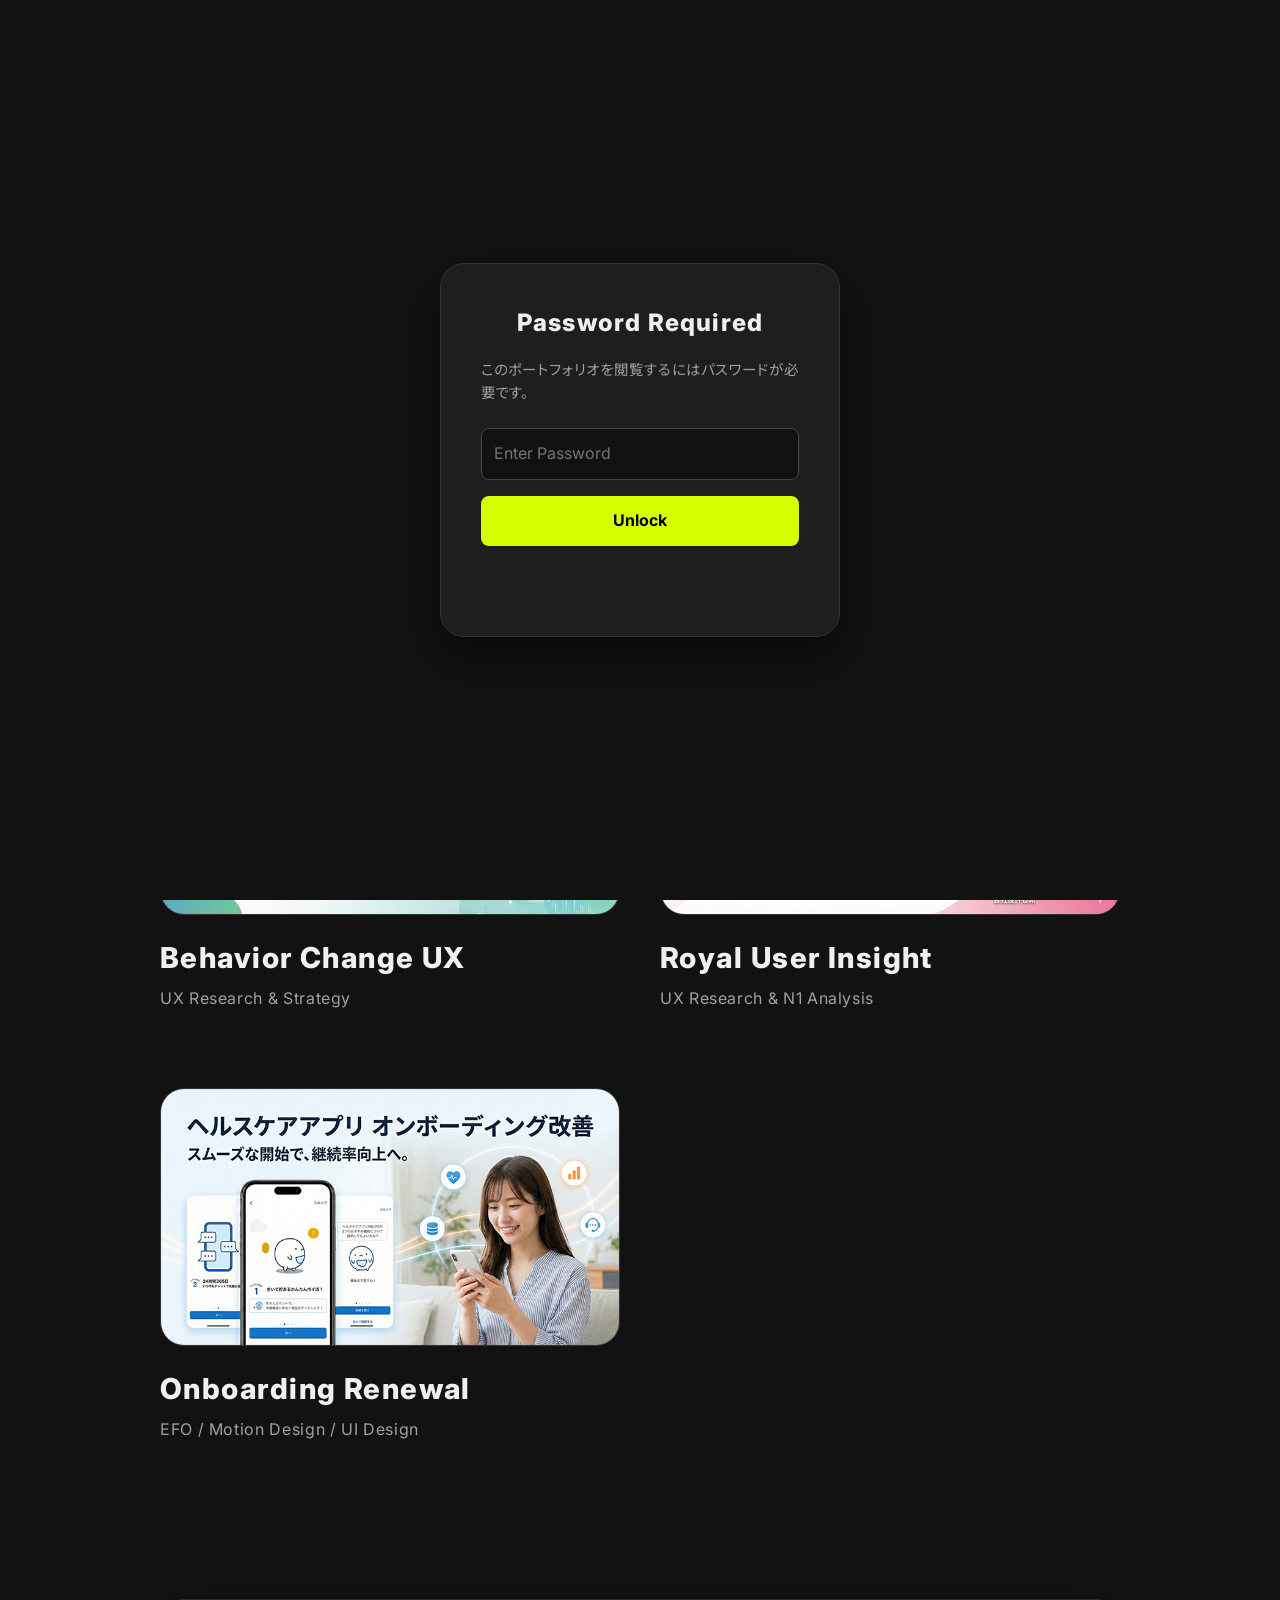
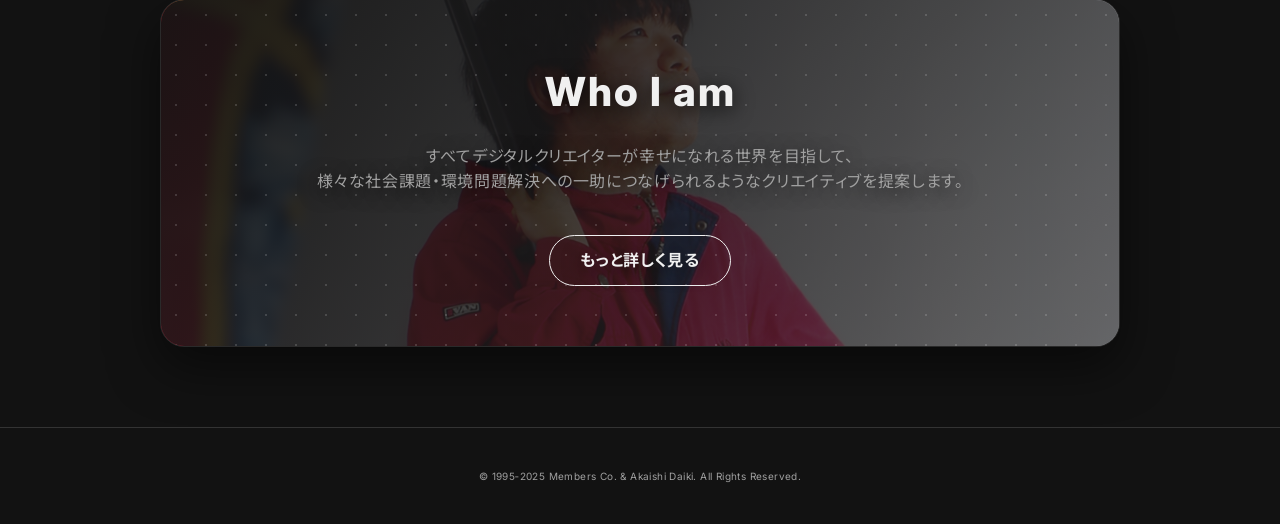
==== commit 5354e77a: "Add files via upload" ====
--- a/about.html
+++ b/about.html
@@ -33,7 +33,12 @@
             <div class="logo"><a href="index.html">MyPortfolio</a></div>
             <ul class="nav-links">
                 <li class="has-dropdown">
-                    <a href="index.html" class="active">Work</a>
+                    <a href="index.html" class="active work-link">
+                        Work
+                        <svg class="dropdown-arrow" width="10" height="6" viewBox="0 0 10 6" fill="none" xmlns="http://www.w3.org/2000/svg">
+                            <path d="M1 1L5 5L9 1" stroke="currentColor" stroke-width="1.5" stroke-linecap="round" stroke-linejoin="round"/>
+                        </svg>
+                    </a>
                     <div class="dropdown-menu">
                         <a href="project-1.html">Behavior Change UX</a>
                         <a href="project-2.html">Royal User Insight</a>
--- a/css/common.css
+++ b/css/common.css
@@ -34,7 +34,7 @@
     color: inherit; 
 }
 
-p, li, ul, dt, dd, span{
+p, a, li, ul, dt, dd, span{
     text-align: justify;
     font-feature-settings: "palt";
     letter-spacing: 0.04em;
@@ -124,6 +124,13 @@
     letter-spacing: -0.05em;
 }
 
+/* スマホ対応 */
+@media (max-width: 600px) {
+    .logo { 
+        font-size: 1.2rem;
+     }
+}
+
 /* =========================================
    Navigation Links Hover Effect
    ========================================= */
@@ -135,20 +142,15 @@
     align-items: center;
 }
 
-/* ナビゲーション直下のリンク（Work, About） */
+/* ナビゲーション直下のリンク（Work, About）の通常状態 */
 .nav-links > li > a {
     font-weight: bold;
-    color: var(--text-muted);
+    color: var(--text-muted); /* 通常カラーグレー */
     transition: color 0.3s;
     position: relative; /* 線を配置する基準 */
     padding: 10px 0;
     text-decoration: none;
     display: inline-block;
-}
-
-/* ホバー時とアクティブ（現在のページ）時の文字色 */
-.nav-links > li > a:hover {
-    color: var(--text-main);
 }
 
 /* --- 下線アニメーションの設定 --- */
@@ -169,9 +171,34 @@
     transition: width 0.3s cubic-bezier(0.25, 1, 0.5, 1);
 }
 
-/* ホバー時とアクティブ時に線を100%に伸ばす */
-.nav-links > li > a:hover::after {
-    width: 100%;
+/* リンク内のレイアウト調整 */
+.work-link {
+    display: inline-flex;
+    align-items: center;
+    gap: 6px; /* 文字とアイコンの間隔 */
+}
+
+/* 矢印アイコンの設定 */
+.dropdown-arrow {
+    width: 10px;
+    height: 12px;
+    transition: transform 0.3s ease; /* 回転アニメーション */
+    color: inherit; /* 親の文字色を継承 */
+    opacity: 0.6;   /* 少し控えめに */
+}
+
+/* --- 開いている時の状態 --- */
+
+/* PC: ホバー時 */
+.has-dropdown:hover .dropdown-arrow {
+    transform: rotate(180deg);
+    opacity: 1;
+}
+
+/* スマホ: クラス付与時 */
+.has-dropdown.menu-open .dropdown-arrow {
+    transform: rotate(180deg);
+    opacity: 1;
 }
 
 /* --- Dropdown Menu Styles --- */
@@ -215,11 +242,6 @@
     white-space: nowrap;
     border-radius: 6px;
     transition: background 0.2s, color 0.2s;
-}
-
-.dropdown-menu a:hover {
-    background-color: rgba(255, 255, 255, 0.1);
-    color: var(--accent-color); /* ページごとのアクセントカラーで光る */
 }
 
 /* スマホ対応 */
@@ -339,18 +361,6 @@
     border: 1px solid #333;
 }
 
-.bento-card:hover {
-    transform: translateY(-5px);
-    border-color: var(--accent-color);
-}
-
-.bento-card h3 { 
-    color: var(--text-muted); 
-    font-size: 0.9rem; 
-    text-transform: uppercase; 
-    margin-bottom: 8px; 
-}
-
 .bento-card h4 { 
     font-size: 1.2rem; 
     font-weight: bold; 
@@ -359,8 +369,75 @@
     margin-bottom: 10px;
 }
 
+.bento-card-inner{
+    display: grid;
+    justify-content: space-between;
+}
+
 .span-2 { grid-column: span 2; }
-@media (max-width: 600px) { .span-2 { grid-column: span 1; } }
+
+.span-3 { grid-column: span 3; }
+
+/* --- スマホ対応（メディアクエリ内） --- */
+@media (max-width: 600px) {
+    /* span-2 に加えて span-3 もスマホでは1列にする */
+    .span-2, 
+    .span-3 { 
+        grid-column: span 1; 
+    }
+}
+
+/* グリッドの全幅を使うクラス（PCで横長にするため） */
+.bento-card.span-full {
+    grid-column: 1 / -1;
+}
+
+/* 成果物リストのコンテナ（Flexboxで横並び） */
+.deliverables-group {
+    display: flex;
+    gap: 40px; /* アイテム間の余白 */
+    margin-top: 20px;
+    border-top: 1px solid rgba(255, 255, 255, 0.1); /* 区切り線 */
+    padding-top: 20px;
+}
+
+/* 個々の成果物アイテム */
+.deliverable-item {
+    flex: 1; /* 幅を均等にする */
+}
+
+/* 見出し（h4相当） */
+.deliverable-item h4 {
+    font-size: 0.85rem;
+    color: var(--accent-color); /* テーマカラー */
+    text-transform: uppercase;
+    letter-spacing: 1px;
+    margin-bottom: 8px;
+    opacity: 0.8;
+}
+
+/* テキスト */
+.deliverable-item p {
+    font-size: 1.1rem;
+    font-weight: bold;
+    color: var(--text-main);
+    line-height: 1.4;
+    margin: 0;
+}
+
+/* --- スマホ対応（縦並び） --- */
+@media (max-width: 768px) {
+    .deliverables-group {
+        flex-direction: column; /* 縦積みに変更 */
+        gap: 24px;
+    }
+    
+    .deliverable-item {
+        width: 100%;
+        border-left: 3px solid var(--accent-color); /* 左に線をつけて区切りを明確に */
+        padding-left: 16px;
+    }
+}
 
 /* --- Process Section (Scrollytelling) --- */
 .process-section { padding: 100px 0; }
@@ -371,6 +448,63 @@
     border-left: 5px solid var(--accent-color); 
     padding-left: 20px; 
     text-align: left;
+}
+
+/* =========================================
+   Section Title Layered (Plan B: Solid)
+   ========================================= */
+
+.section-title-layer {
+    position: relative;
+    z-index: 1;
+    font-size: 2.5rem;
+    font-weight: 800;
+    margin-bottom: 60px;
+    color: var(--text-main);
+    border-left: 4px solid var(--accent-color); /* 左にアクセントライン */
+    padding-left: 20px;
+}
+
+.section-title-layer::before {
+    content: attr(data-en);
+    position: absolute;
+    z-index: -1;
+    
+    /* 位置調整（日本語の後ろに重ねる） */
+    bottom: 36px;
+    left: -2vw;
+    
+    font-family: var(--font-main);
+    font-size: 5.0rem;
+    font-weight: 900;
+    text-transform: uppercase;
+    line-height: 1;
+
+    /* ▼▼ デザインの肝：中抜き文字にする ▼▼ */
+    color: transparent;
+    -webkit-text-stroke: 1px var(--accent-color); /* 縁取りをテーマカラーに */
+    opacity: 0.2; /* 薄くする */
+    word-break: keep-all;
+}
+
+/* スマホ対応 */
+@media (max-width: 600px) {
+    /* .section-title-layer { 
+        font-size: 1.5rem; 
+        margin-bottom: 40px; 
+    } */
+
+    .section-title-layer::before { 
+        font-size: 4.5rem; 
+        bottom: 40px;
+        left: -8vw;
+    }
+}
+
+.presentation-section h3 { 
+    background-color: var(--bg-faint);
+    padding-top: 6px;
+    padding-bottom: 6px;
 }
 
 .process-step {
@@ -497,19 +631,6 @@
 
 .nav-btn.next .sub-label {
     text-align: right;
-    }
-
-.nav-btn:hover {
-    border-color: var(--accent-color);
-    background: #252525;
-    transform: translateY(-2px);
-}
-
-.nav-btn.prev:hover .arrow { 
-    transform: translateX(-5px); 
-}
-.nav-btn.next:hover .arrow { 
-    transform: translateX(5px); 
 }
 
 @media (max-width: 768px) {
@@ -633,14 +754,6 @@
     transform: translateY(0);
 }
 
-/* ホバー時の動き */
-.back-to-top:hover {
-    background-color: var(--accent-color); /* 背景をアクセントカラーで塗りつぶす */
-    color: var(--bg-color); /* 矢印を背景色（黒）に反転 */
-    transform: translateY(-5px); /* 少し浮き上がる */
-    box-shadow: 0 10px 20px rgba(0,0,0,0.5);
-}
-
 /* スマホでの位置調整（少し内側に） */
 @media (max-width: 600px) {
     .back-to-top {
@@ -663,11 +776,6 @@
     transition: transform 0.3s ease;
 }
 
-/* ホバー時に矢印が少し上に動くアニメーション */
-.back-to-top:hover svg {
-    transform: translateY(-3px);
-}
-
 /* =========================================
    Skill Evaluation Accordion (Common)
    ========================================= */
@@ -710,10 +818,6 @@
     display: none;
 }
 
-.accordion-header:hover {
-    background-color: rgba(255, 255, 255, 0.05);
-}
-
 /* 右側のアイコン（＋/－） */
 .accordion-icon {
     position: relative;
@@ -776,6 +880,10 @@
     border-bottom: 1px solid #333;
     color: #ccc;
     vertical-align: top;
+}
+
+.eval-table tr:last-child td{
+    border-bottom: none;
 }
 
 .rank-badge {
@@ -801,7 +909,7 @@
 } */
 
 /* =========================================
-   Product Context Section (Updated)
+   Product Context Section (2-Column Layout)
    ========================================= */
 
 .product-context-section {
@@ -812,24 +920,31 @@
     background: rgba(255, 255, 255, 0.03);
     border: 1px solid #333;
     border-radius: var(--radius);
-    padding: 40px 40px 50px 40px;
+    padding: 50px 40px;
     position: relative;
     overflow: hidden;
-}
-
-/* .context-card::before {
+    
+    /* ▼▼ 2カラムグリッドの設定 ▼▼ */
+    display: grid;
+    /* 左(可変):右(固定幅) */
+    grid-template-columns: 1fr 280px; 
+    gap: 60px; /* カラム間の余白 */
+    align-items: center; /* 垂直方向中央揃え */
+}
+
+.context-card::before {
     content: '';
     position: absolute;
     top: 0; bottom: 0; left: 0;
     width: 6px;
     background-color: var(--accent-color);
-} */
-
-.context-header h2 {
-    font-size: 1.8rem;
-    margin-top: 10px;
-    margin-bottom: 0;
-    color: var(--text-main);
+}
+
+/* --- 1. 左カラム（テキスト情報） --- */
+.context-col-text {
+    display: flex;
+    flex-direction: column;
+    gap: 30px;
 }
 
 .context-label {
@@ -838,86 +953,102 @@
     text-transform: uppercase;
     letter-spacing: 2px;
     font-weight: bold;
-}
-
-/* --- レイアウト変更：Flexboxで横並び --- */
-.context-body {
-    border-top: 1px solid #333;
-    padding-top: 30px;
-    margin-top: 24px;
-    display: flex; /* 横並びにする */
-    gap: 40px;     /* テキストとスマホの間隔 */
-    align-items: center;
-    flex-direction: column;
-}
-
-.context-text {
-    flex: 1; /* 余った幅をテキストが使う */
-}
-
-.context-visual {
-    flex: 0 0 220px; /* スマホの幅を固定（220px分確保） */
-    display: flex;
-    justify-content: center;
+    display: block;
+    margin-bottom: 10px;
+}
+
+.context-header h2 {
+    font-size: 1.8rem;
+    margin: 0;
+    color: var(--text-main);
+    line-height: 1.3;
 }
 
 .context-desc {
     font-size: 1rem;
     color: #ccc;
     line-height: 1.8;
-    margin-bottom: 30px;
-}
-
+    margin: 0;
+}
+
+/* スペック情報 */
 .context-info {
     display: grid;
-    grid-template-columns: 1fr 1fr;
-    gap: 20px;
+    grid-template-columns: auto 1fr; /* ラベル幅自動、中身残り全部 */
+    gap: 20px 40px; /* 縦横の隙間 */
+    padding-top: 30px;
+    border-top: 1px solid rgba(255, 255, 255, 0.1);
+}
+
+.info-row {
+    display: contents; /* グリッドの直接の子要素として振る舞わせる */
 }
 
 .info-row dt {
-    font-size: 0.8rem;
+    font-size: 0.75rem;
     color: #888;
     text-transform: uppercase;
-    margin-bottom: 5px;
+    font-weight: bold;
+    padding-top: 4px; /* ベースライン調整 */
 }
 
 .info-row dd {
-    font-size: 1rem;
+    font-size: 0.95rem;
     font-weight: bold;
-    color: var(--text-main);
+    color: #ddd;
     margin: 0;
-}
-
-/* --- スマホ風フレームのデザイン --- */
+    line-height: 1.5;
+}
+
+/* --- 2. 右カラム（ビジュアル） --- */
+.context-col-visual {
+    display: flex;
+    justify-content: center;
+}
+
 .phone-frame {
-    width: 200px;  /* スマホの横幅 */
-    height: 400px; /* スマホの縦幅 */
-    background: #111; /* 本体の色 */
-    border: 6px solid #333; /* ベゼル（枠）の色 */
-    border-radius: 24px; /* 本体の角丸 */
+    width: 220px;
+    height: 440px;
+    background: #111;
+    border: 6px solid #333;
+    border-radius: 30px;
     position: relative;
-    box-shadow: 0 20px 40px rgba(0,0,0,0.6); /* 影で浮き上がらせる */
-    overflow: hidden; /* 画面のはみ出し防止 */
-}
-
-/* 画面エリア */
+    box-shadow: 0 20px 50px rgba(0,0,0,0.6);
+    overflow: hidden;
+    flex-shrink: 0; /* 縮小防止 */
+}
+
+/* PC表示時: product-context-section内のスマホだけ6度傾ける */
+.product-context-section .phone-frame {
+    transform: rotate(6deg);
+}
+
+/* スマホ/タブレット表示時: 傾きを戻す（レイアウト崩れ防止） */
+@media (max-width: 900px) {
+    .product-context-section .phone-frame {
+        transform: rotate(0deg);
+    }
+}
+
 .phone-screen {
     width: 100%;
     height: 100%;
-    background: #222; /* 画像がない時の背景色 */
+    background: #222;
     position: relative;
     overflow: hidden;
-    border-radius: 18px; /* 画面の角丸 */
+    border-radius: 24px;
 }
 
 .phone-screen img {
     width: 100%;
     height: 100%;
-    object-fit: cover; /* 画像を枠いっぱいにトリミングして表示 */
+    object-fit: cover;
     display: block;
-}
-
-/* 画像がない時のプレースホルダー文字 */
+
+    position: relative;
+    z-index: 2;
+}
+
 .screen-placeholder {
     position: absolute;
     top: 50%; left: 50%;
@@ -925,35 +1056,48 @@
     color: #555;
     font-size: 0.9rem;
     font-weight: bold;
-    text-transform: uppercase;
-}
-
-/* ノッチ（上部の切り欠き） */
+
+    z-index: 1;
+}
+
 .phone-notch {
     position: absolute;
-    top: 0;
-    left: 50%;
+    top: 0; left: 50%;
     transform: translateX(-50%);
-    width: 80px;
-    height: 20px;
-    background: #111;
-    border-radius: 0 0 10px 10px;
+    width: 90px; height: 20px;
+    background: #333;
+    border-radius: 0 0 12px 12px;
     z-index: 10;
 }
 
-/* --- レスポンシブ対応（スマホ表示） --- */
-@media (max-width: 768px) {
-    .context-body {
-        align-items: center; /* 中央揃え */
-    }
-    
-    .context-visual {
-        margin-bottom: 20px;
-    }
-    
+/* --- レスポンシブ対応 --- */
+@media (max-width: 900px) {
+    .context-card {
+        grid-template-columns: 1fr; /* 1カラムに変更 */
+        gap: 40px;
+        padding: 40px 30px;
+    }
+    
+    .context-col-visual {
+        order: -1; /* スマホを上に持ってくる */
+        margin-bottom: 10px;
+    }
+    
+    .phone-frame {
+        width: 200px;
+        height: 400px;
+        transform: rotate(0deg); /* 傾き解除 */
+    }
+    
+    /* 情報リストを縦積みに戻す */
     .context-info {
-        grid-template-columns: 1fr; /* 情報を縦積みに */
-    }
+        display: flex;
+        flex-direction: column;
+        gap: 20px;
+    }
+    
+    .info-row { display: block; }
+    .info-row dt { margin-bottom: 4px; }
 }
 
 /* =========================================
@@ -1092,9 +1236,6 @@
     background-color: #555; /* 目立ちすぎないようグレーに */
     border-radius: 4px;
 }
-.scroll-content::-webkit-scrollbar-thumb:hover {
-    background-color: var(--accent-color); /* ホバー時だけライム色 */
-}
 
 .scroll-content .subheading{
     display: inline-block;
@@ -1236,7 +1377,8 @@
 .gallery-grid {
     display: grid;
     gap: 16px; /* アイテム間の隙間 */
-    align-items: start; /* 高さが違っても上揃えにする */
+    /* align-items: start; */
+    align-items: stretch;
 }
 
 /* カラム数の制御クラス */
@@ -1253,10 +1395,6 @@
     flex-direction: column;
     gap: 16px;
     transition: border-color 0.3s ease;
-}
-
-.gallery-item:hover {
-    border-color: var(--accent-color); /* ホバー時にテーマカラーで光る */
 }
 
 /* 画像コンテナ（アスペクト比を維持しつつ枠に収める） */
@@ -1394,9 +1532,7 @@
     transition: opacity 0.3s;
 }
 
-.lock-content button:hover {
-    opacity: 0.8;
-}
+
 
 .error-msg {
     color: #ff4d4d !important; /* 赤文字 */
@@ -1431,13 +1567,7 @@
     pointer-events: none;
 }
 
-/* ホバー時にアイコンを表示 */
-.image-container.js-zoomable:hover .zoom-hint {
-    opacity: 1;
-    transform: translate(-50%, -50%) scale(1);
-}
-
-/* ▼▼▼ ここから追加：スマホ用の調整 ▼▼▼ */
+/* スマホ用の調整 */
 @media (max-width: 768px) {
     /* スマホでは「拡大アイコン」を常時表示する */
     .image-container.js-zoomable .zoom-hint {
@@ -1465,9 +1595,8 @@
     .image-container.js-zoomable:hover .zoom-hint {
     opacity: 0;
     transform: translate(0%, 0%) scale(1);
-}
-}
-/* ▲▲▲ 追加ここまで ▲▲▲ */
+    }
+}
 
 /* --- ライトボックス（モーダル）本体 --- */
 .lightbox {
@@ -1539,7 +1668,1082 @@
     transition: background 0.3s ease;
 }
 
-/* ホバー時は少し濃くする（または明るくする） */
-.lightbox-close:hover {
-    background: rgba(0, 0, 0, 0.8); /* より濃い黒にして強調 */
+/* =========================================
+   Dropdown Menu Links (with Arrow Animation)
+   ========================================= */
+
+/* ドロップダウン内のリンク */
+.dropdown-menu a {
+    /* レイアウト調整 */
+    display: flex;
+    justify-content: space-between; /* 文字と矢印を左右に離す */
+    align-items: center;
+    
+    padding: 12px 20px; /* クリックしやすいように広げる */
+    color: #ccc;
+    font-size: 0.9rem;
+    text-decoration: none;
+    border-radius: 8px;
+    transition: background 0.2s, color 0.2s;
+}
+
+/* =========================================
+   Dropdown Menu Links (Arrow Update)
+   ========================================= */
+
+/* ドロップダウン内のリンク */
+.dropdown-menu a {
+    display: flex;
+    justify-content: space-between;
+    align-items: center;
+    
+    padding: 12px 20px;
+    color: #ccc;
+    font-size: 0.9rem;
+    text-decoration: none;
+    border-radius: 8px;
+    transition: background 0.2s, color 0.2s;
+}
+
+/* 矢印アイコン（indexページと同じ「→」を使用） */
+.dropdown-menu a::after {
+    content: '→';
+    font-weight: bold;
+    font-size: 1.0rem; /* 文字より少し大きくして存在感を出す */
+    line-height: 1;
+    
+    /* 初期状態 */
+    margin-left: 10px;
+    color: var(--text-muted); /* 通常時はグレー */
+    
+    /* アニメーション設定 */
+    transition: transform 0.3s cubic-bezier(0.25, 1, 0.5, 1), color 0.3s;
+}
+
+/* =========================================
+   PDF Link Grid (Thumbnail Style)
+   ========================================= */
+
+.presentation-section {
+    margin: 80px 0;
+}
+
+.pdf-grid {
+    display: grid;
+    grid-template-columns: repeat(auto-fit, minmax(280px, 1fr));
+    gap: 30px;
+}
+
+/* カード全体 */
+.pdf-card {
+    display: block;
+    text-decoration: none;
+    background: var(--card-bg);
+    border: 1px solid #333;
+    border-radius: 12px;
+    overflow: hidden;
+    transition: transform 0.3s, border-color 0.3s;
+}
+
+/* サムネイルエリア */
+.pdf-thumb {
+    width: 100%;
+    aspect-ratio: 16 / 9; /* パワポと同じ比率 */
+    background-color: #2a2a2a; /* 画像がない時の背景色 */
+    position: relative;
+    overflow: hidden;
+    display: flex;
+    align-items: center;
+    justify-content: center;
+    color: #555;
+    font-weight: bold;
+}
+
+.pdf-thumb img {
+    width: 100%;
+    height: 100%;
+    object-fit: cover; /* 枠いっぱいに表示 */
+    display: block;
+}
+
+/* ホバー時のオーバーレイ（暗くしてボタンを表示） */
+.pdf-overlay {
+    position: absolute;
+    top: 0; left: 0;
+    width: 100%; height: 100%;
+    background: rgba(0, 0, 0, 0.5);
+    display: flex;
+    justify-content: center;
+    align-items: center;
+    opacity: 0;
+    transition: opacity 0.3s;
+}
+
+.view-btn {
+    background: var(--accent-color);
+    color: #000;
+    padding: 8px 20px;
+    border-radius: 50px;
+    font-weight: bold;
+    font-size: 0.9rem;
+    transform: translateY(10px);
+    transition: transform 0.3s;
+}
+
+/* ファイル名エリア */
+.pdf-info {
+    padding: 15px;
+    display: flex;
+    align-items: flex-start;
+    gap: 10px;
+    border-top: 1px solid #333;
+}
+
+.pdf-icon {
+    display: flex;
+    align-items: center;
+    justify-content: center;
+    color: var(--accent-color); /* アイコン自体をテーマカラーにする */
+    flex-shrink: 0; /* 縮まないようにする */
+}
+
+.pdf-icon svg {
+    width: 24px;
+    height: 24px;
+    display: block;
+}
+
+.pdf-name {
+    font-size: 0.9rem;
+    color: #ccc;
+    line-height: 1.4;
+    word-break: break-all; /* 長いファイル名でのレイアウト崩れ防止 */
+}
+
+/* =========================================
+   Achievements Section (Common Integrated)
+   ========================================= */
+
+.achievements-section {
+    padding: 100px 0;
+    position: relative;
+}
+
+/* ※一応残す */
+.achievements-grid {
+    display: grid;
+    grid-template-columns: repeat(auto-fit, minmax(400px, 1fr));
+    gap: 30px;
+}
+
+/* タイトル部分は中央寄せコンテナの幅に合わせる */
+.section-header-wrapper {
+    max-width: 1000px; /* コンテナと同じ幅 */
+    margin: 0 auto;
+    padding: 0 20px; /* コンテナと同じ余白 */
+    position: relative;
+}
+
+/* ナビゲーションボタン（PCではタイトルの右側に配置） */
+.ach-nav-buttons {
+    position: absolute;
+    right: 20px;
+    bottom: 20px; /* タイトルエリアの下揃え */
+    display: flex;
+    gap: 10px;
+}
+
+.ach-btn {
+    width: 44px;
+    height: 44px;
+    border-radius: 50%;
+    border: 1px solid #333;
+    background: var(--card-bg);
+    color: var(--text-main);
+    font-size: 1.2rem;
+    cursor: pointer;
+    transition: all 0.3s;
+    display: flex;
+    align-items: center;
+    justify-content: center;
+}
+
+/* --- スライダー本体 --- */
+.achievements-slider {
+    /* 画面幅いっぱいに広げる魔法の記述 */
+    width: 100vw;
+    margin-left: calc(50% - 50vw);
+    margin-right: calc(50% - 50vw);
+    
+    overflow: hidden; /* スクロールバーを隠す */
+}
+
+.achievements-track {
+    display: flex;
+    gap: 30px;
+    
+    /* 横スクロールを可能にする（バーは隠す） */
+    overflow-x: auto;
+    scroll-behavior: smooth; /* 滑らかに動く */
+    
+    /* スクロールバー非表示（Chrome/Safari/Edge） */
+    -ms-overflow-style: none;  /* IE/Edge */
+    scrollbar-width: none;  /* Firefox */
+    
+    /* ▼▼ 重要：1枚目をコンテナの左端に揃えるための余白計算 ▼▼ */
+    /* (画面幅 - 1000px) ÷ 2 ＝ 左の余白 */
+    padding-left: max(20px, calc(50vw - 500px));
+    padding-right: max(20px, calc(50vw - 500px));
+    padding-bottom: 40px; /* 下の影が見えるように余白 */
+}
+
+/* スクロールバー非表示（Webkit） */
+.achievements-track::-webkit-scrollbar {
+    display: none;
+}
+
+/* --- カードデザイン --- */
+.achievement-card {
+    /* カードの幅を固定（縮まないようにする） */
+    flex: 0 0 485px;
+    width: 485px;
+
+    /* 既存のデザイン維持 */
+    background: var(--card-bg);
+    border: 1px solid #333;
+    border-radius: 12px;
+    overflow: hidden;
+    display: flex;
+    flex-direction: column;
+    transition: transform 0.3s, border-color 0.3s;
+    
+    /* 左側に太いアクセントライン（変数を参照） */
+    border-left: 6px solid var(--accent-color);
+}
+
+/* --- Header --- */
+.card-header {
+    padding: 24px 30px;
+    border-bottom: 1px solid #333;
+    background: rgba(255, 255, 255, 0.02);
+}
+
+.skill-category {
+    display: block;
+    font-size: 0.8rem;
+    color: var(--accent-color); /* テーマカラー */
+    text-transform: uppercase;
+    letter-spacing: 1px;
+    margin-bottom: 5px;
+    font-weight: bold;
+}
+
+.card-header h3 {
+    font-size: 1.4rem;
+    margin: 0;
+    color: var(--text-main);
+}
+
+/* --- Body --- */
+.card-body {
+    padding: 30px;
+    flex-grow: 1;
+}
+
+.card-body h4 {
+    font-size: 1rem;
+    color: #ccc;
+    border-bottom: 1px solid #444;
+    padding-bottom: 5px;
+    display: inline-block;
+}
+
+.card-body ul {
+    list-style: none;
+    padding: 0;
+    margin-bottom: 25px;
+}
+
+/* リストアイテム（Flexboxでボタンを整列） */
+.card-body li {
+    position: relative;
+    padding-left: 15px;
+    margin-bottom: 12px;
+    
+    /* ボタン改行時のレイアウト崩れ防止 */
+    display: flex;
+    flex-wrap: wrap;
+    align-items: baseline;
+    gap: 8px 12px;
+    
+    color: #ddd;
+    font-size: 0.95rem;
+    line-height: 1.6;
+}
+
+.card-body li::before {
+    content: "•";
+    color: var(--accent-color); /* テーマカラー */
+    position: absolute;
+    left: 0;
+    top: 0;
+    font-weight: bold;
+    line-height: 1.6;
+}
+
+.highlight-box {
+    background: var(--bg-faint);
+    padding: 15px 20px; /* 横幅を少し広げてリストの余白を確保 */
+    border-radius: 8px;
+    border: 1px dashed var(--accent-color);
+    opacity: 0.9;
+    
+    /* ▼▼ レイアウト調整 ▼▼ */
+    display: flex;
+    flex-direction: column; /* 要素を縦に積む */
+    align-items: flex-start; /* 左寄せ */
+    gap: 10px; /* 要素間（ラベル、本文、リスト）に均等な隙間を作る */
+}
+
+/* ラベル（Pointなど） */
+.highlight-box .label {
+    display: inline-block;
+    background: var(--accent-color);
+    color: #000;
+    font-size: 0.75rem;
+    font-weight: bold;
+    padding: 2px 8px;
+    border-radius: 4px;
+    /* margin-bottom は削除（親のgapで制御するため） */
+}
+
+/* 本文テキスト */
+.highlight-box p {
+    font-size: 0.9rem;
+    color: #eee;
+    margin: 0;
+    line-height: 1.6;
+}
+
+/* ▼▼ ボックス内のリスト専用スタイル ▼▼ */
+.highlight-box ul {
+    list-style: none;
+    padding: 0;
+    margin: 0;
+    width: 100%;
+}
+
+.highlight-box li {
+    /* 親の .card-body li のスタイルをリセット */
+    border: none;
+    padding: 0 0 0 15px; /* 左にドット用の余白 */
+    margin-bottom: 4px; /* 行間を狭めに */
+    
+    /* フォント設定 */
+    font-size: 0.9rem;
+    color: #ddd;
+    line-height: 1.5;
+    
+    /* Flexbox解除（シンプルな表示にするため） */
+    display: block; 
+    position: relative;
+}
+
+.highlight-box li:last-child {
+    margin-bottom: 0; /* 最後の行の余白を消す */
+}
+
+/* リストのドット（アクセントカラー） */
+.highlight-box li::before {
+    content: "▸"; /* 三角矢印で少しテクニカルに（または "•" でもOK） */
+    color: var(--accent-color);
+    position: absolute;
+    left: 0;
+    top: 0;
+    font-weight: normal; /* 太字にしない */
+    line-height: 1.5;
+}
+
+/* --- Footer (Outputs) --- */
+.card-footer {
+    padding: 20px 30px;
+    background: #151515;
+    border-top: 1px solid #333;
+    display: flex;
+    align-items: center;
+    gap: 15px;
+}
+
+.output-label {
+    font-size: 0.85rem;
+    color: #888;
+    font-weight: bold;
+    white-space: nowrap;
+}
+
+.output-tags {
+    display: flex;
+    flex-wrap: wrap;
+    gap: 8px;
+}
+
+.output-tags span {
+    font-size: 0.8rem;
+    color: #ccc;
+    background: #333;
+    padding: 4px 10px;
+    border-radius: 20px;
+    border: 1px solid #444;
+}
+
+/* --- Source Button (Small) --- */
+.source-btn {
+    /* 以前の margin-left: 8px; は削除（gapが効くため） */
+    margin: 0; 
+    
+    display: inline-flex;
+    align-items: center;
+    gap: 4px;
+    padding: 2px 10px; /* 少し押しやすく調整 */
+    font-size: 0.75rem;
+    font-family: monospace;
+    line-height: 1.2;
+    
+    color: var(--accent-color);
+    border: 1px solid var(--accent-color);
+    border-radius: 4px;
+    background-color: rgba(0, 0, 0, 0.2);
+    text-decoration: none;
+    transition: all 0.2s ease;
+    white-space: nowrap; /* ボタン内の改行禁止 */
+}
+
+.source-btn svg { width: 10px; height: 10px; display: block; }
+
+/* スマホ対応 */
+@media (max-width: 600px) {
+    .achievements-grid { grid-template-columns: 1fr; }
+    .card-footer { flex-direction: column; align-items: flex-start; }
+}
+
+/* スマホ対応 */
+@media (max-width: 768px) {
+    .ach-nav-buttons { display: none; /* スマホではスワイプ推奨なのでボタン消す */ }
+    
+    .achievement-card {
+        flex: 0 0 85vw; /* 画面幅の85% */
+        width: 85vw;
+    }
+    
+    .achievements-track {
+        padding-left: 20px; /* スマホ用の余白 */
+        padding-right: 20px;
+        align-items: flex-start;
+    }
+
+    .card-header{
+        padding: 24px 20px;
+    }
+    .card-body{
+        padding: 24px 20px;
+    }
+    .card-footer{
+        padding: 20px 20px;
+    }
+}
+
+/* =========================================
+   Image Slider Component (Half-Overlay Arrows)
+   ========================================= */
+
+.slider-section {
+    padding: 100px 0;
+}
+
+/* 外枠（ボタンの基準位置） */
+.slider-container {
+    position: relative;
+    width: 100%;
+    /* max-width: 900px; */
+    margin: 0 auto;
+    /* overflow: hidden は削除（ボタンをはみ出させるため） */
+}
+
+/* マスクエリア（中身の切り抜きと装飾を担当） */
+.slider-mask {
+    position: relative;
+    width: 100%;
+    overflow: hidden; /* ここではみ出しを隠す */
+    border-radius: 12px;
+    border: 1px solid #333;
+    background: #000;
+    box-shadow: 0 20px 50px rgba(0,0,0,0.5);
+    /* padding-bottom: 50px; */
+}
+
+/* トラック */
+.slider-track {
+    display: flex;
+    width: 100%;
+    transition: transform 0.4s cubic-bezier(0.25, 1, 0.5, 1);
+}
+
+/* スライド画像 */
+.slider-item {
+    min-width: 100%;
+    position: relative;
+}
+
+.slider-item img {
+    width: 100%;
+    height: auto;
+    display: block;
+    object-fit: contain;
+    max-height: 600px;
+}
+
+/* --- 矢印ボタン --- */
+.slider-arrow {
+    position: absolute;
+    /* 垂直位置調整（マスクのpadding分を考慮して中心に） */
+    top: 50%;
+    transform: translateY(-50%);
+    
+    background: rgba(0, 0, 0, 0.5);
+    color: #fff;
+    border: 1px solid rgba(255, 255, 255, 0.1);
+    width: 44px; height: 44px;
+    border-radius: 50%;
+    font-size: 1.2rem;
+    cursor: pointer;
+    z-index: 20; /* マスクより手前に */
+    transition: all 0.3s;
+    display: flex;
+    align-items: center;
+    justify-content: center;
+    
+    /* 影をつけて浮き上がらせる */
+    box-shadow: 0 4px 10px rgba(0,0,0,0.5);
+}
+
+/* ▼▼ 位置調整：ボタン幅(44px)の半分だけ外に出す ▼▼ */
+.slider-arrow.prev { 
+    left: -22px; 
+}
+.slider-arrow.next { 
+    right: -22px; 
+}
+
+/* --- インジケーター --- */
+.slider-indicators {
+    position: absolute;
+    bottom: -30px; 
+    left: 50%;
+    transform: translateX(-50%);
+    display: flex;
+    gap: 12px;
+    z-index: 10;
+}
+
+.indicator {
+    width: 10px; height: 10px;
+    border-radius: 50%;
+    border: 2px solid #555; 
+    background: #333;
+    cursor: pointer;
+    padding: 0;
+    transition: all 0.3s;
+}
+
+.indicator.active {
+    background: var(--accent-color);
+    border-color: var(--accent-color);
+    transform: scale(1.2);
+}
+
+/* スマホ対応 */
+@media (max-width: 600px) {
+    .slider-arrow { 
+        /* display: none;  */
+        width: 35px;
+        height: 35px;
+        font-size: 1rem;
+    }
+
+    /* .slider-mask { padding-bottom: 40px; } */
+
+    .slider-indicators { 
+        bottom: -30px; 
+    }
+
+    .slider-indicators {
+        gap: 15px;
+    }
+
+    .indicator {
+        width: 15px; height: 15px;
+    }
+    .slider-arrow.prev { 
+        left: -16px; 
+    }
+    .slider-arrow.next { 
+        right: -16px; 
+    }
+}
+
+/* =========================================
+   Large Details Accordion (修正版: クリック範囲制限)
+   ========================================= */
+
+.details-wrapper {
+    margin: 60px 0;
+    border-top: 1px solid #333;
+    border-bottom: 1px solid #333;
+}
+
+/* アコーディオンの開閉ボタン（概要） */
+.details-summary {
+    list-style: none;
+    cursor: pointer;
+    
+    /* ▼▼▼ ここが修正ポイント ▼▼▼ */
+    /* pointer-eventsの制御はやめ、サイズを縮めて範囲を制限する */
+    width: fit-content; /* 中身（ボタン）の幅に合わせる */
+    margin: 80px auto;  /* 上下の余白と中央寄せをここで指定 */
+    padding: 0;         /* パディングをなくす */
+    /* ▲▲▲ ここまで ▲▲▲ */
+    
+    position: relative;
+    transition: all 0.3s ease;
+}
+
+.details-summary::-webkit-details-marker {
+    display: none;
+}
+
+/* ボタンの外観 */
+.btn-read-more {
+    display: inline-flex;
+    align-items: center;
+    gap: 12px;
+    padding: 16px 40px;
+    border-radius: 50px;
+    color: #fff;
+    font-weight: bold;
+    font-size: 1.1rem;
+    transition: all 0.3s;
+    
+    /* 1. ボーダーの太さを確保 */
+    border: 2px solid transparent;
+    
+    /* 2. 背景設定
+       上層: 中身（黒）
+       下層: 虹色グラデーション（★ここがポイント：同じ虹を2回繰り返して記述します）
+    */
+    background-image: 
+        linear-gradient(var(--card-bg), var(--card-bg)),
+        linear-gradient(125deg, 
+            #ff0000, #ffff00, #00ff00, #00ffff, #0000ff, #ff00ff, #ff0000, /* 1周目 */
+            #ff0000, #ffff00, #00ff00, #00ffff, #0000ff, #ff00ff, #ff0000  /* 2周目 */
+        );
+    
+    /* 3. 背景の描画範囲 */
+    background-origin: border-box;
+    background-clip: padding-box, border-box;
+    
+    /* 4. サイズ設定
+       虹色の横幅を「200%」にします。
+       これにより、「1周目」がボタンの幅に、「2周目」がはみ出し部分になります。
+    */
+    background-size: 100% 100%, 235% 100%;
+    
+    /* 5. アニメーション */
+    animation: gamingLight 3s linear infinite;
+    
+    /* 発光 */
+    box-shadow: 0 0 15px rgba(0, 255, 255, 0.3);
+}
+
+/* アニメーション定義 */
+@keyframes gamingLight {
+    /* 開始: 左端（1周目が見えている状態） */
+    0% { background-position: 0 0, 0 0; }
+    
+    /* 終了: 右端（2周目が見えている状態） 
+       1周目と2周目は同じ柄なので、ここで0%にパッと戻っても人間の目には連続して見えます
+    */
+    100% { background-position: 0 0, 100% 0; }
+}
+
+/* --- テキストの表示切り替え --- */
+.btn-text-close { display: none; }
+
+/* 開いた時の状態 */
+.details-wrapper[open] .btn-read-more {
+    background: transparent;
+    border: 2px solid var(--accent-color);
+    color: var(--accent-color);
+    box-shadow: none;
+    animation: none;
+}
+
+.details-wrapper[open] .btn-text-open { 
+    display: none; 
+    width: 170px;
+    text-align: center;
+}
+.details-wrapper[open] .btn-text-close { 
+    display: inline; 
+    width: 170px;
+    text-align: center;
+}
+
+/* --- アイコン --- */
+.icon-plus {
+    position: relative;
+    width: 16px; height: 16px;
+    flex-shrink: 0;
+}
+
+.icon-plus::before, .icon-plus::after {
+    content: ''; 
+    position: absolute;
+    background-color: currentColor;
+    top: 50%; left: 50%; 
+    transform: translate(-50%, -50%);
+    border-radius: 2px;
+}
+
+.icon-plus::before { width: 100%; height: 2px; }
+.icon-plus::after { width: 2px; height: 100%; transition: transform 0.3s; }
+
+.details-wrapper[open] .icon-plus::after {
+    transform: translate(-50%, -50%) rotate(90deg);
+}
+
+/* --- アコーディオンの中身（全幅背景デザイン） --- */
+/* ※ここは前回の修正のまま維持してください */
+.details-content {
+    width: 100vw;
+    margin-left: calc(50% - 50vw);
+    margin-right: calc(50% - 50vw);
+    padding-top: 80px;
+    padding-bottom: 80px;
+    padding-left: max(20px, calc(50vw - 500px)); 
+    padding-right: max(20px, calc(50vw - 500px));
+    background-color: #0d0d0d;
+    background-image: 
+        linear-gradient(rgba(255, 255, 255, 0.03) 1px, transparent 1px),
+        linear-gradient(90deg, rgba(255, 255, 255, 0.03) 1px, transparent 1px);
+    background-size: 40px 40px;
+    border-top: 1px solid var(--accent-color);
+    border-bottom: 1px solid var(--accent-color);
+    box-shadow: inset 0 20px 50px rgba(0,0,0,0.8);
+    animation: expandArea 0.6s cubic-bezier(0.25, 1, 0.5, 1);
+    transform-origin: top;
+}
+
+@keyframes expandArea {
+    from { opacity: 0; transform: scaleY(0.95); }
+    to { opacity: 1; transform: scaleY(1); }
+}
+
+.internal-close-container {
+    text-align: center;
+    margin-top: 60px;
+    padding-top: 20px;
+    border-top: 1px solid rgba(255, 255, 255, 0.1); /* 薄い区切り線 */
+}
+
+.internal-close-btn {
+    background: none;
+    border: none;
+    color: #888; /* 控えめなグレー */
+    font-size: 0.9rem;
+    cursor: pointer;
+    text-decoration: none;
+    text-underline-offset: 4px;
+    transition: color 0.3s;
+    
+    /* アイコンとの整列 */
+    display: inline-flex;
+    align-items: center;
+    gap: 6px;
+}
+
+/* 矢印アイコン */
+.icon-up {
+    font-size: 1.1rem;
+    transition: transform 0.3s;
+}
+
+/* =========================================
+   Table of Contents (Numbered List Style)
+   ========================================= */
+
+.toc-section {
+    margin-top: 80px;
+    padding-bottom: 20px;
+    border-bottom: 1px solid rgba(255, 255, 255, 0.1);
+}
+
+/* ▼▼ 追加：INDEXラベルのデザイン ▼▼ */
+.toc-section::before {
+    content: 'INDEX';
+    display: block;
+    font-family: monospace; /* 等幅フォントでシステムっぽく */
+    font-size: 0.75rem;
+    font-weight: bold;
+    color: var(--accent-color); /* テーマカラー */
+    letter-spacing: 0.2em;
+    margin-bottom: 10px; /* リストとの間隔 */
+    opacity: 0.7; /* 控えめにする */
+}
+
+.toc-list {
+    display: flex;
+    flex-wrap: wrap; /* 画面幅が狭いPCでも折り返す */
+    column-gap: 25px; /* 項目間の余白 */
+    padding: 0;
+    list-style: none;
+    margin: 0;
+    
+    /* CSSカウンターの初期化（番号を振るため） */
+    counter-reset: toc-counter;
+}
+
+.toc-list li {
+    /* カウンターを進める */
+    counter-increment: toc-counter;
+}
+
+.toc-list a {
+    display: inline-flex;
+    align-items: center;
+    text-decoration: none;
+    color: var(--text-muted);
+    font-size: 0.95rem;
+    font-weight: bold;
+    transition: color 0.3s ease;
+    padding: 5px 0; /* ホバー時の位置ズレ防止の余白 */
+}
+
+/* 自動で番号を表示する設定 (01. 02. ...) */
+.toc-list a::before {
+    content: "0" counter(toc-counter) ".";
+    color: var(--accent-color); /* テーマカラー */
+    font-family: monospace;
+    font-size: 0.85rem;
+    margin-right: 8px;
+    opacity: 0.8;
+}
+
+/* --- スマホ対応（縦積みリスト） --- */
+@media (max-width: 600px) {
+    .toc-section {
+        margin-bottom: 60px;
+        border-bottom: none; /* スマホでは区切り線を消してスッキリさせる */
+    }
+
+    /* SPでのラベル位置調整 */
+    .toc-section::before {
+        margin-bottom: 10px;
+        font-size: 1.0rem;
+        padding-left: 15px;
+    }
+
+    .toc-list {
+        flex-direction: column; /* 縦積みに変更 */
+        gap: 0; /* 隙間をなくしてボーダーで区切る */
+        align-items: stretch; /* 横幅いっぱいに */
+        background: var(--card-bg); /* 背景色をつけてカード化 */
+        border-radius: 12px;
+        border: 1px solid #333;
+        overflow: hidden;
+    }
+
+    .toc-list li {
+        border-bottom: 1px solid rgba(255, 255, 255, 0.05); /* リストの区切り線 */
+    }
+
+    .toc-list li:last-child {
+        border-bottom: none; /* 最後の線は消す */
+    }
+
+    .toc-list a {
+        display: flex; /* 横いっぱいに広げる */
+        padding: 16px 20px; /* タップしやすい広めの余白 */
+        color: var(--text-main); /* スマホでは最初から白文字で見やすく */
+    }
+    
+    /* スマホでは番号の後ろに少し余白を足す */
+    .toc-list a::before {
+        margin-right: 12px;
+        font-size: 1rem;
+    }
+    
+    /* タップした瞬間のフィードバック */
+    .toc-list a:active {
+        background-color: rgba(255, 255, 255, 0.05);
+    }
+}
+
+/* =========================================
+   【重要】PCのみホバー有効化（完全版）
+   ※スマホ（タッチデバイス）では以下のスタイルは無視されます
+   ========================================= */
+
+@media (hover: hover) {
+
+    /* --- ナビゲーション --- */
+    .nav-links > li > a:hover {
+        color: var(--text-main);
+    }
+
+    .nav-links > li > a:hover::after {
+        width: 100%;
+    }
+    
+    .dropdown-menu a:hover {
+        background-color: rgba(255, 255, 255, 0.1);
+        color: #fff;
+    }
+
+    .dropdown-menu a:hover::after {
+        color: var(--accent-color);
+        transform: translateX(5px);
+    }
+
+    /* --- ボタン類 --- */
+    .nav-btn:hover {
+        border-color: var(--accent-color);
+        background: #252525;
+        transform: translateY(-2px);
+    }
+    
+    .nav-btn.prev:hover .arrow { transform: translateX(-5px); }
+    .nav-btn.next:hover .arrow { transform: translateX(5px); }
+
+    .back-to-top:hover {
+        background-color: var(--accent-color);
+        color: var(--bg-color);
+        transform: translateY(-5px);
+        box-shadow: 0 10px 20px rgba(0,0,0,0.5);
+    }
+    
+    .back-to-top:hover svg {
+        transform: translateY(-3px);
+    }
+
+    .lightbox-close:hover {
+        background: rgba(0, 0, 0, 0.8);
+    }
+
+    .btn-read-more:hover {
+        transform: translateY(-2px);
+        box-shadow: 0 0 25px rgba(0, 255, 255, 0.6);
+        color: #fff;
+    }
+    
+    .internal-close-btn:hover {
+        color: var(--accent-color);
+    }
+    .internal-close-btn:hover .icon-up {
+        transform: translateY(-3px);
+    }
+    
+    .source-btn:hover {
+        background-color: var(--accent-color);
+        color: var(--bg-color);
+        transform: translateY(-1px);
+    }
+    
+    .contact-btn-large:hover {
+        transform: scale(1.05);
+        background: #fff;
+    }
+
+    /* --- カード・リスト類 --- */
+    .bento-card:hover {
+        transform: translateY(-5px);
+        border-color: var(--accent-color);
+    }
+    
+    .toc-list a:hover {
+        color: var(--text-main);
+        transform: translateY(-2px);
+    }
+    
+    /* .achievement-card:hover {
+        transform: translateY(-5px);
+        border-color: #555;
+        box-shadow: 0 10px 30px rgba(0,0,0,0.3);
+    } */
+    
+    .pdf-card:hover {
+        transform: translateY(-5px);
+        border-color: var(--accent-color);
+    }
+    
+    .pdf-card:hover .pdf-overlay {
+        opacity: 1;
+    }
+    
+    .pdf-card:hover .view-btn {
+        transform: translateY(0);
+    }
+    
+    .pdf-card:hover .pdf-name {
+        color: var(--accent-color);
+    }
+    
+    .gallery-item:hover {
+        border-color: var(--accent-color);
+    }
+    
+    .image-container.js-zoomable:hover .zoom-hint {
+        opacity: 1;
+        transform: translate(-50%, -50%) scale(1);
+    }
+
+    /* --- スライダー・アコーディオン --- */
+    .slider-arrow:hover {
+        background: var(--accent-color);
+        color: #000;
+        border-color: var(--accent-color);
+    }
+    
+    .achievements-grid::-webkit-scrollbar-thumb:hover {
+        background: var(--accent-color);
+    }
+
+    .ach-btn:hover {
+        background: var(--accent-color);
+        color: #000;
+        border-color: var(--accent-color);
+    }
+    
+    .accordion-header:hover {
+        background-color: rgba(255, 255, 255, 0.05);
+    }
+    
+    .details-summary:hover .btn-read-more {
+        border-color: var(--accent-color);
+        color: var(--text-main);
+        transform: translateY(-2px);
+        box-shadow: 0 10px 20px rgba(0,0,0,0.3);
+    }
+
+    .lock-content button:hover {
+    opacity: 0.8;
+    }
+
+    .scroll-content::-webkit-scrollbar-thumb:hover {
+    background-color: var(--accent-color); /* ホバー時だけライム色 */
+    }
+
+    /* --- Dropdown Arrow Hover --- */
+    .has-dropdown:hover .dropdown-arrow {
+        color: var(--accent-color);
+    }
 }
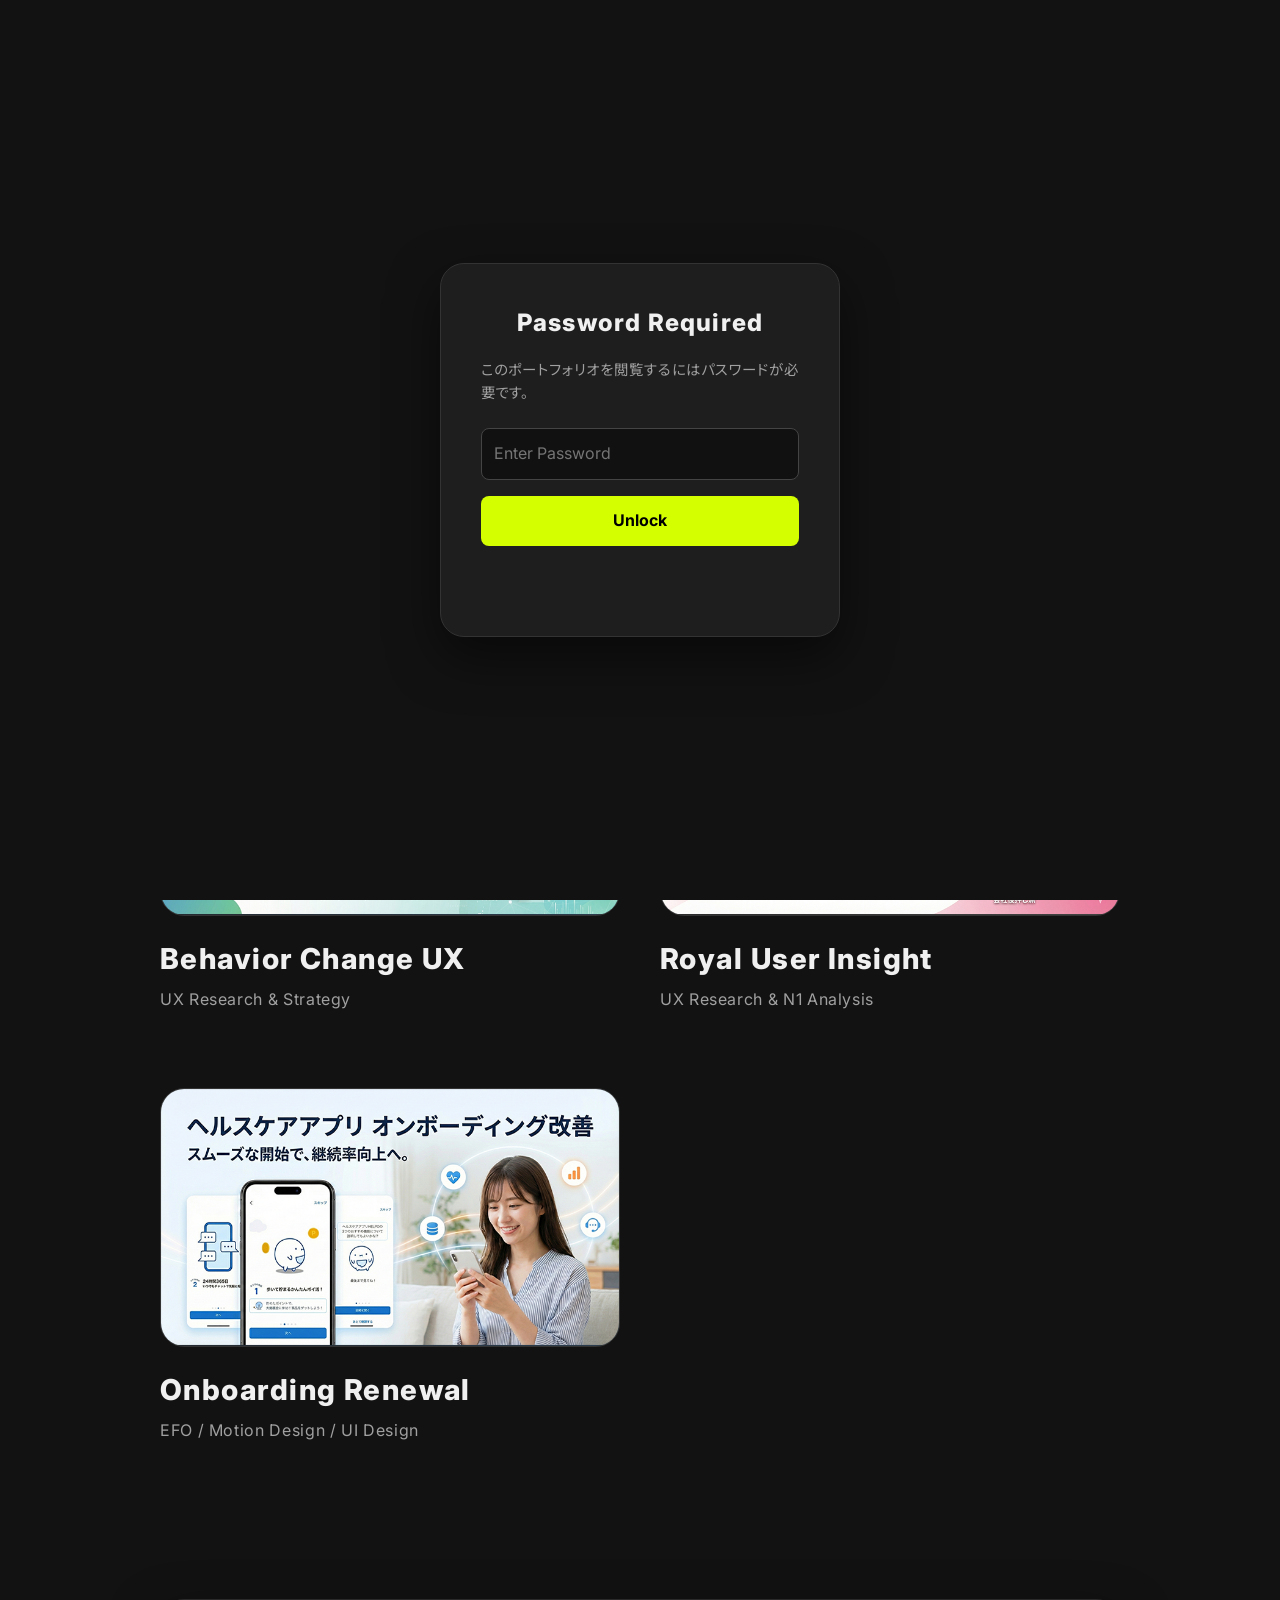
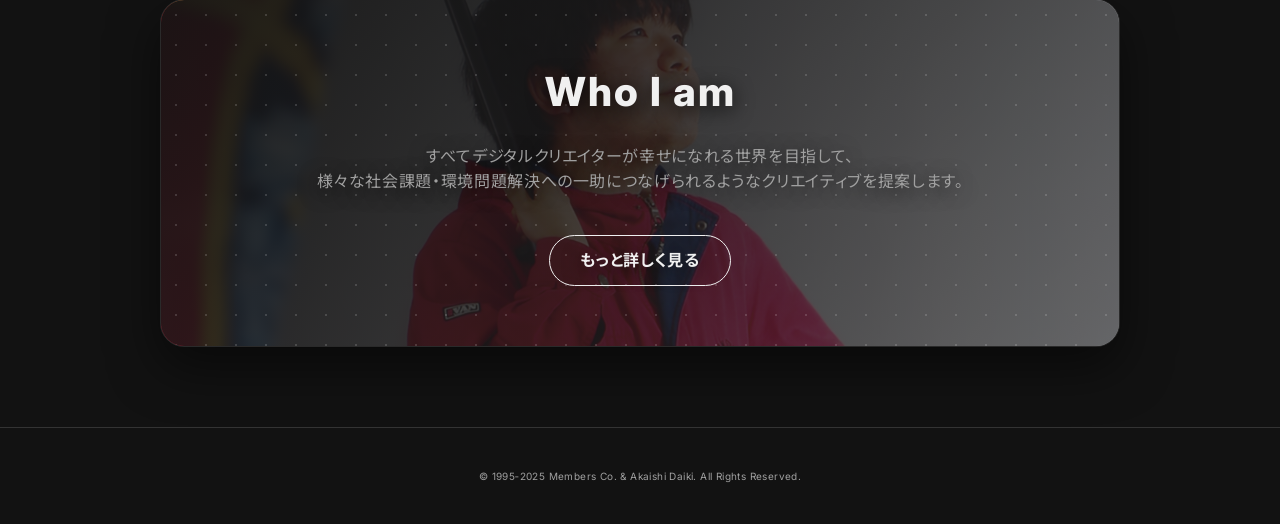
==== commit 804d6d8e: "Add files via upload" ====
--- a/about.html
+++ b/about.html
@@ -68,7 +68,7 @@
         </header>
 
         <!-- Bento UI -->
-        <section class="bento-section">
+        <section class="bento-section js-fade delay-100">
             <h2 class="section-label">My Skills</h2>
             <div class="bento-grid">
                 <div class="bento-card span-2">
@@ -101,29 +101,29 @@
             <h2 class="section-label">Experience</h2>
             
             <div class="timeline">
-                <div class="timeline-item">
+                <div class="timeline-item js-fade delay-100">
                     <span class="date">2018/3</span>
                     <h3>札幌市立大学 デザイン学部デザイン学科 コンテンツデザインコース 卒業</h3>
                 </div>
 
-                <div class="timeline-item">
+                <div class="timeline-item js-fade delay-100">
                     <span class="date">2018/4</span>
                     <h3>株式会社メンバーズ 入社</h3>
                 </div>
 
-                <div class="timeline-item">
+                <div class="timeline-item js-fade delay-100">
                     <span class="date">2018/10 - 2022/3</span>
                     <h3>Benesse ／ デザイナー</h3>
                     <p>進研ゼミ高校講座のメインデザイナーとして、クライアントワークを中心にサイト運用やLPの制作などを担当。</p>
                 </div>
 
-                <div class="timeline-item">
+                <div class="timeline-item js-fade delay-100">
                     <span class="date">2022/4 - 2023/3</span>
                     <h3>無印良品 ／ デザイナー</h3>
                     <p>無印良品のデザインチームのリーダーとして、クライアントワークを中心にサイト運用やLPの制作などを担当。</p>
                 </div>
 
-                <div class="timeline-item">
+                <div class="timeline-item js-fade delay-100">
                     <span class="date">2023/4 - Present</span>
                     <h3>メディカルマーケティングカンパニー 異動</h3>
                     <p>無印良品のデザインチームのリーダーとして、クライアントワークを中心にサイト運用やLPの制作などを担当。</p>
--- a/css/common.css
+++ b/css/common.css
@@ -21,12 +21,20 @@
 }
 
 /* --- Base --- */
+/* htmlとbodyの両方に設定するのが鉄則 */
+html, body {
+    width: 100%;      /* 100vwではなく100%にする */
+    max-width: 100%;  /* これ以上広がらないようにする */
+    overflow-x: hidden; /* 横スクロールを禁止 */
+}
+
 body {
     background-color: var(--bg-color);
     color: var(--text-main);
     font-family: var(--font-main);
     line-height: 1.6;
-    overflow-x: hidden;
+    /* overflow-x: hidden; <-- ここだけでなくhtmlにも必要 */
+    position: relative; /* 子要素の基準点にする */
 }
 
 a { 
@@ -444,6 +452,7 @@
 
 .section-title { 
     font-size: 2.5rem; 
+    line-height: 1.3;
     margin-bottom: 60px; 
     border-left: 5px solid var(--accent-color); 
     padding-left: 20px; 
@@ -451,55 +460,70 @@
 }
 
 /* =========================================
-   Section Title Layered (Plan B: Solid)
+   Section Title Layered ここから
    ========================================= */
 
 .section-title-layer {
     position: relative;
     z-index: 1;
     font-size: 2.5rem;
+    line-height: 1.3;
     font-weight: 800;
     margin-bottom: 60px;
     color: var(--text-main);
-    border-left: 4px solid var(--accent-color); /* 左にアクセントライン */
+    border-left: 5px solid var(--accent-color);
     padding-left: 20px;
+    
+    /* ▼▼ 修正：枠による切り取りを解除 ▼▼ */
+    overflow: visible; 
+    /* ▲▲ ここがポイント ▲▲ */
 }
 
 .section-title-layer::before {
     content: attr(data-en);
     position: absolute;
-    z-index: -1;
-    
-    /* 位置調整（日本語の後ろに重ねる） */
-    bottom: 36px;
+    z-index: -1; /* 日本語の後ろに */
+    
+    /* ▼▼ 修正：PCでの配置とサイズ ▼▼ */
+    bottom: 25px;
     left: -2vw;
     
     font-family: var(--font-main);
-    font-size: 5.0rem;
+    font-size: 5rem; /* PCでも大きく */
     font-weight: 900;
     text-transform: uppercase;
+    
+    /* 改行させずに突き抜けさせる */
+    /* white-space: nowrap; */
     line-height: 1;
-
-    /* ▼▼ デザインの肝：中抜き文字にする ▼▼ */
-    color: transparent;
-    -webkit-text-stroke: 1px var(--accent-color); /* 縁取りをテーマカラーに */
-    opacity: 0.2; /* 薄くする */
-    word-break: keep-all;
+    
+    /* デザイン（薄い色） */
+    color: var(--accent-color);
+    opacity: 0.1;
+    letter-spacing: 0.05em;
 }
 
 /* スマホ対応 */
 @media (max-width: 600px) {
-    /* .section-title-layer { 
-        font-size: 1.5rem; 
-        margin-bottom: 40px; 
-    } */
-
+    .section-title-layer { 
+        /* ▼▼ ご要望：SPでも日本語を大きく維持 ▼▼ */
+        font-size: 2.5rem; 
+        margin-bottom: 50px; 
+    }
+    
     .section-title-layer::before { 
-        font-size: 4.5rem; 
-        bottom: 40px;
-        left: -8vw;
-    }
-}
+        /* ▼▼ ご要望：SPでも英語を巨大に（5rem） ▼▼ */
+        font-size: 4rem; 
+        
+        /* ▼▼ 配置調整：日本語に少し重なる位置へ ▼▼ */
+        bottom: 25px;
+        left: -4vw; /* 左端から少しはみ出させる */
+    }
+}
+
+/* =========================================
+   ▲▲ Section Title Layered ここまで ▲▲
+   ========================================= */
 
 .presentation-section h3 { 
     background-color: var(--bg-faint);
@@ -2139,6 +2163,7 @@
         padding-left: 20px; /* スマホ用の余白 */
         padding-right: 20px;
         align-items: flex-start;
+        gap: 20px;
     }
 
     .card-header{
@@ -2387,15 +2412,23 @@
     animation: none;
 }
 
+.btn-text-open{
+    width: 170px;
+    text-align: center;
+    padding-left: 13%;
+}
+
 .details-wrapper[open] .btn-text-open { 
     display: none; 
     width: 170px;
     text-align: center;
+    padding-left: 13%;
 }
 .details-wrapper[open] .btn-text-close { 
     display: inline; 
     width: 170px;
     text-align: center;
+    padding-left: 13%;
 }
 
 /* --- アイコン --- */
@@ -2589,6 +2622,30 @@
 }
 
 /* =========================================
+   Scroll Fade Animation (Universal)
+   ========================================= */
+
+/* 初期状態：隠しておく */
+.js-fade {
+    opacity: 0;
+    transform: translateY(30px); /* 少し下に配置 */
+    transition: opacity 0.8s cubic-bezier(0.25, 1, 0.5, 1), transform 0.8s cubic-bezier(0.25, 1, 0.5, 1);
+    will-change: opacity, transform; /* パフォーマンス最適化 */
+}
+
+/* 表示状態：元の位置に戻して不透明に */
+.js-fade.is-visible {
+    opacity: 1;
+    transform: translateY(0);
+}
+
+/* (オプション) 遅延表示用クラス */
+/* 順番に表示させたい場合などに使います */
+.delay-100 { transition-delay: 0.1s; }
+.delay-200 { transition-delay: 0.2s; }
+.delay-300 { transition-delay: 0.3s; }
+
+/* =========================================
    【重要】PCのみホバー有効化（完全版）
    ※スマホ（タッチデバイス）では以下のスタイルは無視されます
    ========================================= */
